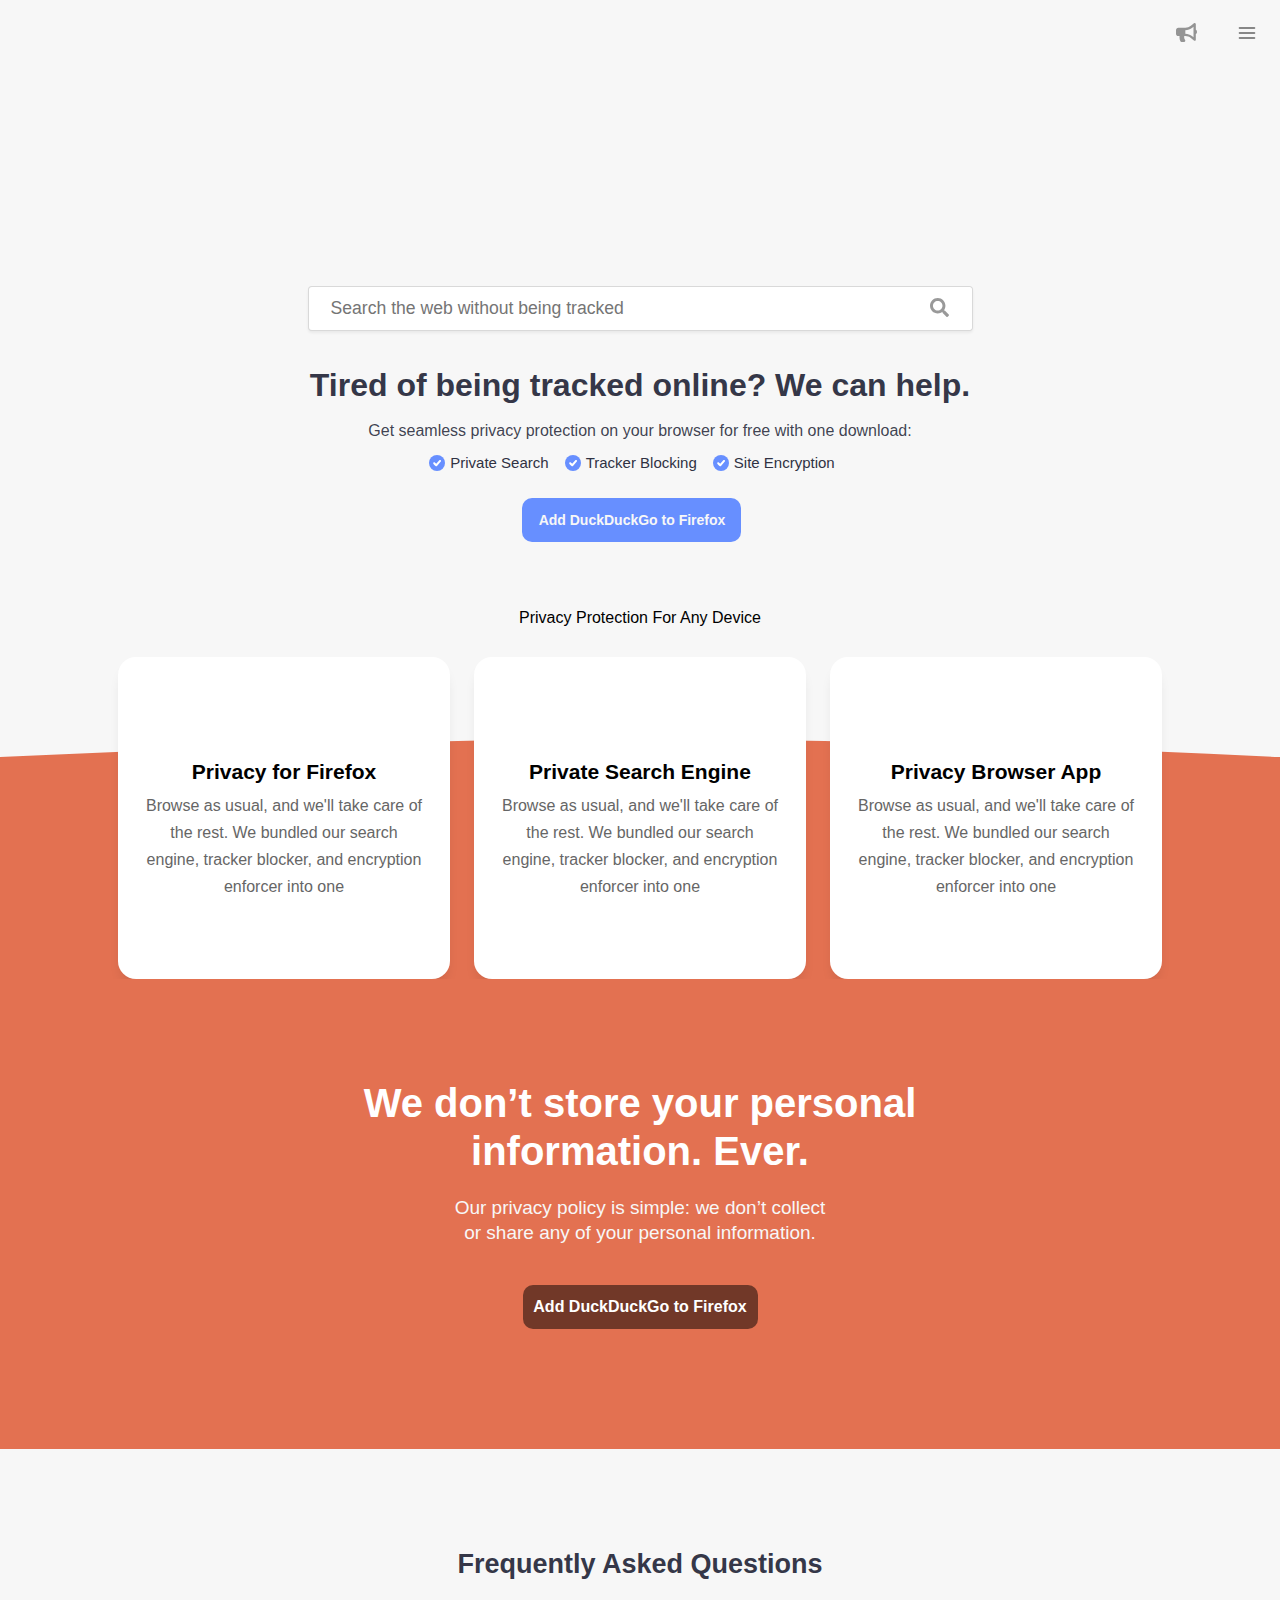
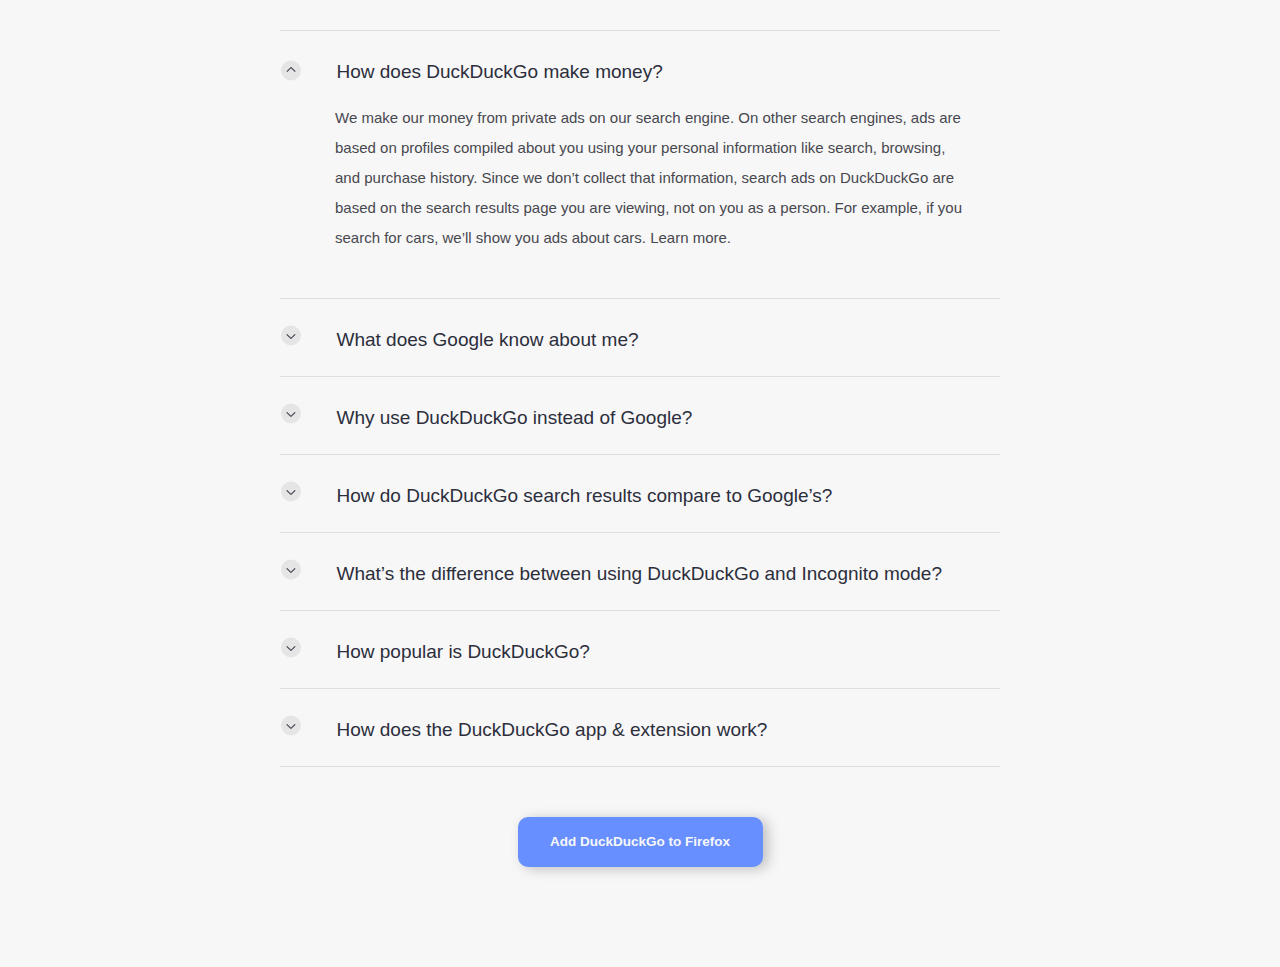
==== index.html @ cf83c648 "move deploy file" ====
<!DOCTYPE html>
<html lang="en">
  <head>
    <meta charset="UTF-8" />
    <meta name="viewport" content="width=device-width, initial-scale=1.0" />
    <link rel="stylesheet" href="/public/css/style.css" />
    <link rel="shortcut icon" href="#" type="image/x-icon" />
    <title>Duck</title>
  </head>
  <body>
    <header>
      <!-- Navbar -->
      <nav class="nav">
        <div class="nav__social">
          <div class="social__icon">
            <img src="/public/img/bullhorn-solid.svg" />
          </div>
          <div class="social__dropdown">
            <div class="dropdown">
              <a class="dropdown__link">
                <img src="https://duckduckgo.com/assets/icons/header/twitter.svg" alt="" class="dropdown__img" />
                <span>Twitter</span>
              </a>
            </div>
            <div class="dropdown">
              <a class="dropdown__link">
                <img src="https://duckduckgo.com/assets/icons/header/reddit.svg" alt="" class="dropdown__img" />
                <span>Reddit</span>
              </a>
            </div>
            <div class="dropdown">
              <a class="dropdown__link">
                <img src="https://duckduckgo.com/assets/icons/header/blog.svg" alt="" class="dropdown__img" />
                <span>Blog</span>
              </a>
            </div>
            <div class="dropdown">
              <a class="dropdown__link">
                <img src="https://duckduckgo.com/assets/icons/header/newsletter.svg" alt="" class="dropdown__img" />
                <span>Newsletter</span>
              </a>
            </div>
          </div>
        </div>
        <div class="nav__menu-openbtn"><img src="/public/img/menu.svg" alt="" /></div>
        <div class="nav__manu">
          <header class="menu__header">
            <span>Settings</span>
            <div class="menu__closebtn"></div>
          </header>
          <div class="menu__list"></div>
        </div>
      </nav>
    </header>

    <main>
      <!-- About information -->
      <div class="intro-info">
        <div class="logo">
          <a href="#" class="logo__img"></a>
        </div>

        <div class="search">
          <input type="text" class="search__fleid" placeholder="Search the web without being tracked" />
          <button class="search__btn"><img src="/public/img/search-solid.svg" alt="" /></button>
        </div>
      </div>

      <div class="badge">
        <h1 class="badge__title">Tired of being tracked online? We can help.</h1>
        <p class="badge__subtitle">Get seamless privacy protection on your browser for free with one download:</p>

        <ol class="badge__bullets">
          <li class="badge__bullet">
            <svg class="badge__bullet-check" width="16" height="16" viewBox="0 0 16 16" fill="none" xmlns="http://www.w3.org/2000/svg">
              <circle cx="8" cy="8" r="8" fill="#678FFF"></circle>
              <path
                fill-rule="evenodd"
                clip-rule="evenodd"
                d="M4.45723 7.54277C4.0667 7.9333 4.0667 8.56646 4.45723 8.95698L5.88758 10.3873L5.88747 10.3875L6.5432 11.0432C6.95322 11.4532 7.62489 11.4297 8.00519 10.992L11.8251 6.59531C12.1687 6.19989 12.1479 5.60609 11.7775 5.23569C11.3684 4.82668 10.6984 4.85016 10.3191 5.28681L7.20253 8.87386L5.87144 7.54277C5.48092 7.15225 4.84775 7.15225 4.45723 7.54277Z"
                fill="white"
              ></path></svg
            ><span>Private Search</span>
          </li>
          <li class="badge__bullet">
            <svg class="badge__bullet-check" width="16" height="16" viewBox="0 0 16 16" fill="none" xmlns="http://www.w3.org/2000/svg">
              <circle cx="8" cy="8" r="8" fill="#678FFF"></circle>
              <path
                fill-rule="evenodd"
                clip-rule="evenodd"
                d="M4.45723 7.54277C4.0667 7.9333 4.0667 8.56646 4.45723 8.95698L5.88758 10.3873L5.88747 10.3875L6.5432 11.0432C6.95322 11.4532 7.62489 11.4297 8.00519 10.992L11.8251 6.59531C12.1687 6.19989 12.1479 5.60609 11.7775 5.23569C11.3684 4.82668 10.6984 4.85016 10.3191 5.28681L7.20253 8.87386L5.87144 7.54277C5.48092 7.15225 4.84775 7.15225 4.45723 7.54277Z"
                fill="white"
              ></path></svg
            ><span>Tracker Blocking</span>
          </li>
          <li class="badge__bullet">
            <svg class="badge__bullet-check" width="16" height="16" viewBox="0 0 16 16" fill="none" xmlns="http://www.w3.org/2000/svg">
              <circle cx="8" cy="8" r="8" fill="#678FFF"></circle>
              <path
                fill-rule="evenodd"
                clip-rule="evenodd"
                d="M4.45723 7.54277C4.0667 7.9333 4.0667 8.56646 4.45723 8.95698L5.88758 10.3873L5.88747 10.3875L6.5432 11.0432C6.95322 11.4532 7.62489 11.4297 8.00519 10.992L11.8251 6.59531C12.1687 6.19989 12.1479 5.60609 11.7775 5.23569C11.3684 4.82668 10.6984 4.85016 10.3191 5.28681L7.20253 8.87386L5.87144 7.54277C5.48092 7.15225 4.84775 7.15225 4.45723 7.54277Z"
                fill="white"
              ></path></svg
            ><span>Site Encryption</span>
          </li>
        </ol>
        <a href="https://addons.mozilla.org/en-US/firefox/addon/duckduckgo-for-firefox/" class="badge__btn">
          <span>Add DuckDuckGo to Firefox</span>
        </a>
      </div>
      <!-- Content Info -->
      <div class="content-info">
        <div class="content-info__title">Privacy Protection For Any Device</div>
        <div class="content-info__items">
          <div class="content-info__items-wrap">
            <div class="content-info__item">
              <img src="https://duckduckgo.com/assets/add-to-browser/cppm/laptop.svg" alt="" class="content-info__item__icon" />
              <div class="content-info__item__title">Privacy for Firefox</div>
              <div class="content-info__item__subtitle">Browse as usual, and we'll take care of the rest. We bundled our search engine, tracker blocker, and encryption enforcer into one</div>
            </div>
          </div>
          <div class="content-info__items-wrap">
            <div class="content-info__item">
              <img src="https://duckduckgo.com/assets/home/landing/icons/search.svg" alt="" class="content-info__item__icon" />
              <div class="content-info__item__title">Private Search Engine</div>
              <div class="content-info__item__subtitle">Browse as usual, and we'll take care of the rest. We bundled our search engine, tracker blocker, and encryption enforcer into one</div>
            </div>
          </div>
          <div class="content-info__items-wrap">
            <div class="content-info__item">
              <img src="https://duckduckgo.com/assets/add-to-browser/cppm/mobile.svg" alt="" class="content-info__item__icon" />
              <div class="content-info__item__title">Privacy Browser App</div>
              <div class="content-info__item__subtitle">Browse as usual, and we'll take care of the rest. We bundled our search engine, tracker blocker, and encryption enforcer into one</div>
            </div>
          </div>
          <svg class="content-info__curve" xmlns="http://www.w3.org/2000/svg" viewBox="0 0 1438 134">
            <path d="M1438 1442H0V31.001S438.105 0 719 .001c280.896 0 719 31 719 31V1442z" fill="currentColor"></path>
          </svg>
        </div>
      </div>

      <!-- About Info -->
      <div class="about-info-wrap">
        <div class="about-info">
          <h2>We don’t store your personal information. Ever.</h2>
          <p>Our privacy policy is simple: we don’t collect or share any of your personal information.</p>
          <a href="https://addons.mozilla.org/en-US/firefox/addon/duckduckgo-for-firefox/" class="about-btn">
            <span>Add DuckDuckGo to Firefox</span>
          </a>
          <img src="https://duckduckgo.com/assets/onboarding/bathroomguy/1-monster-v2--pre-animation.svg" alt="" />
        </div>
      </div>

      <!-- fAQ -->
      <div class="faq-info-wrap">
        <article class="faq-info">
          <h3 class="faq-info__title">Frequently Asked Questions</h3>
          <section class="faq-info__content">
            <button class="faq-info__content-btn faq-info__content-btn-rotate">
              <svg width="20" height="21" viewBox="0 0 20 21" fill="none" xmlns="http://www.w3.org/2000/svg">
                <circle cx="10" cy="10.5" r="10" transform="rotate(-180 10 10.5)" fill="#E5E5E5"></circle>
                <path
                  d="M9.94454 12.8483L13.5355 9.25736C13.7308 9.0621 14.0474 9.0621 14.2426 9.25736C14.4379 9.45262 14.4379 9.7692 14.2426 9.96447L10.3536 13.8536C10.2418 13.9653 10.0903 14.0131 9.94454 13.9969C9.79879 14.0131 9.64729 13.9653 9.53553 13.8536L5.64645 9.96447C5.45118 9.7692 5.45118 9.45262 5.64645 9.25736C5.84171 9.0621 6.15829 9.0621 6.35355 9.25736L9.94454 12.8483Z"
                  fill="#353748"
                ></path>
              </svg>
            </button>
            <header class="faq-info__content-question hidden-pointer">How does DuckDuckGo make money?</header>
            <div class="faq-info__content-answer faq-info__answer-show">
              <p>
                We make our money from private ads on our search engine. On other search engines, ads are based on profiles compiled about you using your personal information like search, browsing,
                and purchase history. Since we don’t collect that information, search ads on DuckDuckGo are based on the search results page you are viewing, not on you as a person. For example, if
                you search for cars, we’ll show you ads about cars. Learn more.
              </p>
            </div>
          </section>
          <section class="faq-info__content">
            <button class="faq-info__content-btn">
              <svg width="20" height="21" viewBox="0 0 20 21" fill="none" xmlns="http://www.w3.org/2000/svg">
                <circle cx="10" cy="10.5" r="10" transform="rotate(-180 10 10.5)" fill="#E5E5E5"></circle>
                <path
                  d="M9.94454 12.8483L13.5355 9.25736C13.7308 9.0621 14.0474 9.0621 14.2426 9.25736C14.4379 9.45262 14.4379 9.7692 14.2426 9.96447L10.3536 13.8536C10.2418 13.9653 10.0903 14.0131 9.94454 13.9969C9.79879 14.0131 9.64729 13.9653 9.53553 13.8536L5.64645 9.96447C5.45118 9.7692 5.45118 9.45262 5.64645 9.25736C5.84171 9.0621 6.15829 9.0621 6.35355 9.25736L9.94454 12.8483Z"
                  fill="#353748"
                ></path>
              </svg>
            </button>
            <header class="faq-info__content-question">What does Google know about me?</header>
            <div class="faq-info__content-answer">
              <p>
                Not only does Google keep your search history forever by default, their trackers have been found on 75% of the top million websites, which means they are tracking most everywhere you
                go on the Internet (unless you stop them with DuckDuckGo!). And that’s just the tip of the iceberg. Learn more.
              </p>
            </div>
          </section>
          <section class="faq-info__content">
            <button class="faq-info__content-btn">
              <svg width="20" height="21" viewBox="0 0 20 21" fill="none" xmlns="http://www.w3.org/2000/svg">
                <circle cx="10" cy="10.5" r="10" transform="rotate(-180 10 10.5)" fill="#E5E5E5"></circle>
                <path
                  d="M9.94454 12.8483L13.5355 9.25736C13.7308 9.0621 14.0474 9.0621 14.2426 9.25736C14.4379 9.45262 14.4379 9.7692 14.2426 9.96447L10.3536 13.8536C10.2418 13.9653 10.0903 14.0131 9.94454 13.9969C9.79879 14.0131 9.64729 13.9653 9.53553 13.8536L5.64645 9.96447C5.45118 9.7692 5.45118 9.45262 5.64645 9.25736C5.84171 9.0621 6.15829 9.0621 6.35355 9.25736L9.94454 12.8483Z"
                  fill="#353748"
                ></path>
              </svg>
            </button>
            <header class="faq-info__content-question">Why use DuckDuckGo instead of Google?</header>
            <div class="faq-info__content-answer">
              <p>
                Ever notice ads constantly following you around? That’s in part because Google tracks your searches and hides trackers on millions of websites. By contrast, our private search engine
                doesn’t track your searches and our DuckDuckGo browser extension and mobile app block Google’s (and many other companies’) trackers across the Internet, helping to keep your browsing
                history more private, as it should be. And that’s just the beginning — by using DuckDuckGo you also escape the manipulation of the filter bubble and can use the Internet faster (after
                all that tracking code is disabled). Learn more.
              </p>
            </div>
          </section>
          <section class="faq-info__content">
            <button class="faq-info__content-btn">
              <svg width="20" height="21" viewBox="0 0 20 21" fill="none" xmlns="http://www.w3.org/2000/svg">
                <circle cx="10" cy="10.5" r="10" transform="rotate(-180 10 10.5)" fill="#E5E5E5"></circle>
                <path
                  d="M9.94454 12.8483L13.5355 9.25736C13.7308 9.0621 14.0474 9.0621 14.2426 9.25736C14.4379 9.45262 14.4379 9.7692 14.2426 9.96447L10.3536 13.8536C10.2418 13.9653 10.0903 14.0131 9.94454 13.9969C9.79879 14.0131 9.64729 13.9653 9.53553 13.8536L5.64645 9.96447C5.45118 9.7692 5.45118 9.45262 5.64645 9.25736C5.84171 9.0621 6.15829 9.0621 6.35355 9.25736L9.94454 12.8483Z"
                  fill="#353748"
                ></path>
              </svg>
            </button>
            <header class="faq-info__content-question">How do DuckDuckGo search results compare to Google’s?</header>
            <div class="faq-info__content-answer">
              <p>
                DuckDuckGo search gives you truly private search results without tradeoffs in result quality. We have everything you’ve come to expect in an online search experience, and a few bonus
                features that make searching the Internet not only private, but also a bit more fun! And, on top of that, because there is no search history on DuckDuckGo, you escape the filter bubble
                of manipulated results. Learn more.
              </p>
            </div>
          </section>
          <section class="faq-info__content">
            <button class="faq-info__content-btn">
              <svg width="20" height="21" viewBox="0 0 20 21" fill="none" xmlns="http://www.w3.org/2000/svg">
                <circle cx="10" cy="10.5" r="10" transform="rotate(-180 10 10.5)" fill="#E5E5E5"></circle>
                <path
                  d="M9.94454 12.8483L13.5355 9.25736C13.7308 9.0621 14.0474 9.0621 14.2426 9.25736C14.4379 9.45262 14.4379 9.7692 14.2426 9.96447L10.3536 13.8536C10.2418 13.9653 10.0903 14.0131 9.94454 13.9969C9.79879 14.0131 9.64729 13.9653 9.53553 13.8536L5.64645 9.96447C5.45118 9.7692 5.45118 9.45262 5.64645 9.25736C5.84171 9.0621 6.15829 9.0621 6.35355 9.25736L9.94454 12.8483Z"
                  fill="#353748"
                ></path>
              </svg>
            </button>
            <header class="faq-info__content-question">What’s the difference between using DuckDuckGo and Incognito mode?</header>
            <div class="faq-info__content-answer">
              <p>
                It is a myth that you can’t be tracked while using so-called “Incognito” mode. In fact, Incognito mode mainly just deletes information on your computer and does nothing to stop Google
                from saving your searches, nor does it stop companies, Internet service providers, or governments from being able to track you across the Internet. By contrast, DuckDuckGo search is
                completely anonymous and if you add our app & extension on top, we help keep you private when browsing off of search results. Learn more.
              </p>
            </div>
          </section>
          <section class="faq-info__content">
            <button class="faq-info__content-btn">
              <svg width="20" height="21" viewBox="0 0 20 21" fill="none" xmlns="http://www.w3.org/2000/svg">
                <circle cx="10" cy="10.5" r="10" transform="rotate(-180 10 10.5)" fill="#E5E5E5"></circle>
                <path
                  d="M9.94454 12.8483L13.5355 9.25736C13.7308 9.0621 14.0474 9.0621 14.2426 9.25736C14.4379 9.45262 14.4379 9.7692 14.2426 9.96447L10.3536 13.8536C10.2418 13.9653 10.0903 14.0131 9.94454 13.9969C9.79879 14.0131 9.64729 13.9653 9.53553 13.8536L5.64645 9.96447C5.45118 9.7692 5.45118 9.45262 5.64645 9.25736C5.84171 9.0621 6.15829 9.0621 6.35355 9.25736L9.94454 12.8483Z"
                  fill="#353748"
                ></path>
              </svg>
            </button>
            <header class="faq-info__content-question">How popular is DuckDuckGo?</header>
            <div class="faq-info__content-answer">
              <p>
                We don’t track our users, so it’s actually impossible for us to know how many users in total are using our products. However, we are able to make an estimate based on the number of
                searches we get per month, which we make public. Our best guess — over 50 million people! Learn more.
              </p>
            </div>
          </section>
          <section class="faq-info__content">
            <button class="faq-info__content-btn">
              <svg width="20" height="21" viewBox="0 0 20 21" fill="none" xmlns="http://www.w3.org/2000/svg">
                <circle cx="10" cy="10.5" r="10" transform="rotate(-180 10 10.5)" fill="#E5E5E5"></circle>
                <path
                  d="M9.94454 12.8483L13.5355 9.25736C13.7308 9.0621 14.0474 9.0621 14.2426 9.25736C14.4379 9.45262 14.4379 9.7692 14.2426 9.96447L10.3536 13.8536C10.2418 13.9653 10.0903 14.0131 9.94454 13.9969C9.79879 14.0131 9.64729 13.9653 9.53553 13.8536L5.64645 9.96447C5.45118 9.7692 5.45118 9.45262 5.64645 9.25736C5.84171 9.0621 6.15829 9.0621 6.35355 9.25736L9.94454 12.8483Z"
                  fill="#353748"
                ></path>
              </svg>
            </button>
            <header class="faq-info__content-question">How does the DuckDuckGo app & extension work?</header>
            <div class="faq-info__content-answer">
              <p>
                The DuckDuckGo Privacy Browser mobile app and Privacy Essentials desktop extension both come with our best-in-class tracker blocker, encryption enforcer, and private search engine –
                all in one simple package. This gives you all the key privacy protection tools to search and browse privately, curbing the constant monitoring of your Internet activity by companies
                like Google and Facebook. Learn more.
              </p>
            </div>
          </section>

          <a href="https://addons.mozilla.org/en-US/firefox/addon/duckduckgo-for-firefox/" class="faq-info__btn">
            <span>Add DuckDuckGo to Firefox</span>
          </a>
        </article>
      </div>
    </main>
    <script src="/script.js"></script>
  </body>
</html>
---- public/css/style.css ----
*,*::before,*::after{box-sizing:border-box;padding:0;margin:0}body{background-color:#f7f7f7;font-family:Arial, sans-serif}img{width:100%}main{display:flex;flex-direction:column;align-items:center;margin:0 auto}.nav{display:flex;flex-flow:row nowrap;justify-content:flex-end;padding:23px;width:100%;max-width:1400px;margin:0 auto}.nav a{color:#666;text-decoration:none}.nav__social{position:absolute;padding-right:60px}.nav .social__icon{width:21px;filter:opacity(0.4)}.nav .social__dropdown{visibility:hidden;position:absolute;background-color:#fff;padding:18px 0;width:130px;box-shadow:0 2.5px 20px 0 rgba(0,0,0,0.15);border-radius:5px;top:40px;right:40px}.nav .social__dropdown .dropdown{margin-bottom:15px;font-size:0.9rem}.nav .social__dropdown .dropdown__link{display:flex;margin:0 15px;align-items:center}.nav .social__dropdown .dropdown__img{margin-right:10px;width:20px}.nav .social__dropdown .dropdown:last-child{margin-bottom:0px}.nav .nav__menu-openbtn img{width:20px;filter:opacity(0.6)}.nav__manu{position:absolute;display:none}.intro-info{display:flex;flex-direction:column;align-items:center;max-width:700px;width:100%}.intro-info .logo{background-image:url("https://duckduckgo.com/assets/logo_homepage.normal.v108.svg");background-repeat:no-repeat;width:200px;height:162px;margin:14px 0 40px}.intro-info .search{display:flex;padding-left:0.75rem;align-items:center;height:2.8rem;border:1px solid rgba(0,0,0,0.15);box-shadow:0 2px 3px rgba(0,0,0,0.06);background-color:#fff;width:95%;border-radius:4px;margin:0 20px}.intro-info .search input{border:none;width:100%;font-size:1.1em;font-weight:normal;line-height:1;padding-left:10px;color:#adadad}.intro-info .search button{width:70px;border:none;height:100%;line-height:1;background-color:#fff;border-radius:0 4px 4px 0}.intro-info .search button img{width:30%;filter:opacity(0.4)}.intro-info .search button:hover img{filter:invert(100%)}.intro-info .search button:hover{background-color:#66ad57}.badge{text-align:center;margin-top:25px;margin-bottom:auto;padding:0 0 5px}.badge__title{color:#353748;padding:0.3em 0;line-height:1.3}.badge__bullet{line-height:2}.badge__subtitle{color:#353748f1;margin:0 30px;line-height:28px}.badge__bullets{display:flex;margin-top:5px;flex-direction:row;justify-content:center;align-items:center;list-style:none;font-size:15px}.badge__bullet-check{position:relative;margin-right:5px;margin-top:-1px;top:1px}.badge span{position:relative;color:#303243;top:-1.5px;margin-right:16px}.badge .badge__btn{display:inline-block;min-width:235px;text-decoration:none}.badge .badge__btn span{display:flex;color:#f7f7f7;font-size:14px;font-weight:700;justify-content:center;align-items:center;height:43px;min-height:44px;text-align:center;margin-top:20px;border-radius:10px;background-color:#678fff !important;border-color:#678fff !important}.content-info{text-align:center;width:100%;margin-top:60px;overflow:hidden}.content-info__items{display:flex;flex-direction:row;justify-content:center;margin-top:30px;position:relative}.content-info__items-wrap{display:flex;width:332px;min-height:322px;align-items:center;justify-content:center;margin:0 12px;margin-right:12px;padding:24px;background-color:#fff;border-radius:18px;box-shadow:0px 10px 16px -8px rgba(0,0,0,0.2)}.content-info__items-wrap .content-info__item{margin-bottom:6px;line-height:27px}.content-info__items-wrap .content-info__item__title{font-size:21px;font-weight:600;margin-bottom:7px}.content-info__items-wrap .content-info__item__subtitle{color:#666}.content-info__items-wrap .content-info__item img{width:31%;margin-bottom:20px}.content-info__curve{position:absolute;padding:0;margin:0;bottom:0;z-index:-100;height:240px;color:#e37151}.about-info-wrap{display:flex;justify-content:center;text-align:center;background-color:#e37151;width:100%}.about-info-wrap .about-info{height:auto;width:80%;max-width:700px;background-color:#e37151}.about-info-wrap .about-info h2{color:#fff;margin:100px auto 20px;font-size:40px;font-weight:800;line-height:48px;width:85%;max-width:700px}.about-info-wrap .about-info p{width:55%;line-height:25px;max-width:700px;color:#f7f7f7;font-size:19px;margin:auto}.about-info-wrap .about-info img{position:relative;left:50%;transform:translate(-50%);display:block;width:120%}.about-info-wrap .about-info .about-btn{display:inline-block;min-width:235px;text-decoration:none;margin-top:20px;margin-bottom:120px}.about-info-wrap .about-info .about-btn span{display:flex;font-size:16px;font-weight:700;justify-content:center;align-items:center;height:43px;min-height:44px;text-align:center;margin-top:20px;border-radius:10px;background:rgba(0,0,0,0.5) !important;color:#fff;border-color:#678fff !important}.faq-info-wrap{max-width:720px;margin:50px auto}.faq-info-wrap .faq-info{display:flex;flex-direction:column;justify-content:center;align-items:center}.faq-info-wrap .faq-info__title{margin:50px 0;font-size:27px;font-weight:900;color:#353748}.faq-info-wrap .faq-info__content{border-top:rgba(46,46,46,0.118) 1px solid;padding:25px 0}.faq-info-wrap .faq-info__content:last-of-type{border-bottom:rgba(46,46,46,0.118) 1px solid}.faq-info-wrap .faq-info__content-btn{border-radius:50px;box-shadow:none;background-color:inherit;border:none;padding:1px;cursor:pointer}.faq-info-wrap .faq-info__content-btn-rotate{transform:rotate(180deg)}.faq-info-wrap .faq-info__content-question{display:inline-block;margin-left:30px;font-size:19px;color:#2c2e3c;cursor:pointer}.faq-info-wrap .faq-info .hidden-pointer{cursor:text}.faq-info-wrap .faq-info__content-answer{margin-left:25px;font-size:15px;color:#47484f;line-height:2;overflow:hidden;padding:0px 30px;max-height:0;padding-top:0;padding-bottom:0;transition:all 0.5s}.faq-info-wrap .faq-info__answer-show{transition:all 0.5s;max-height:225px;padding:20px 30px}.faq-info-wrap .faq-info__btn{display:inline-block;min-width:245px;text-decoration:none}.faq-info-wrap .faq-info__btn span{display:flex;color:#f7f7f7;font-size:13.5px;font-weight:700;justify-content:center;align-items:center;height:50px;min-height:44px;text-align:center;margin:50px 0;border-radius:10px;background-color:#678fff !important;border-color:#678fff !important;box-shadow:5px 2px 13px rgba(0,0,0,0.229)}@media only screen and (max-width: 900px){.badge{max-width:90%}.badge__title{padding-top:0}.badge__bullets{display:block;padding-bottom:0px;margin:20px auto 0px;text-align:left}.badge__bullet{margin-top:10px;width:200px;padding-left:20px;margin:0 auto}.content-info__items{flex-direction:column;align-items:center;padding-bottom:60px}.content-info__items-wrap{margin-bottom:20px;width:300px}.content-info__curve{height:140px;bottom:-120px}.about-info h2{font-size:20px !important;line-height:1.1 !important}p{font-size:17px !important;width:95% !important}}
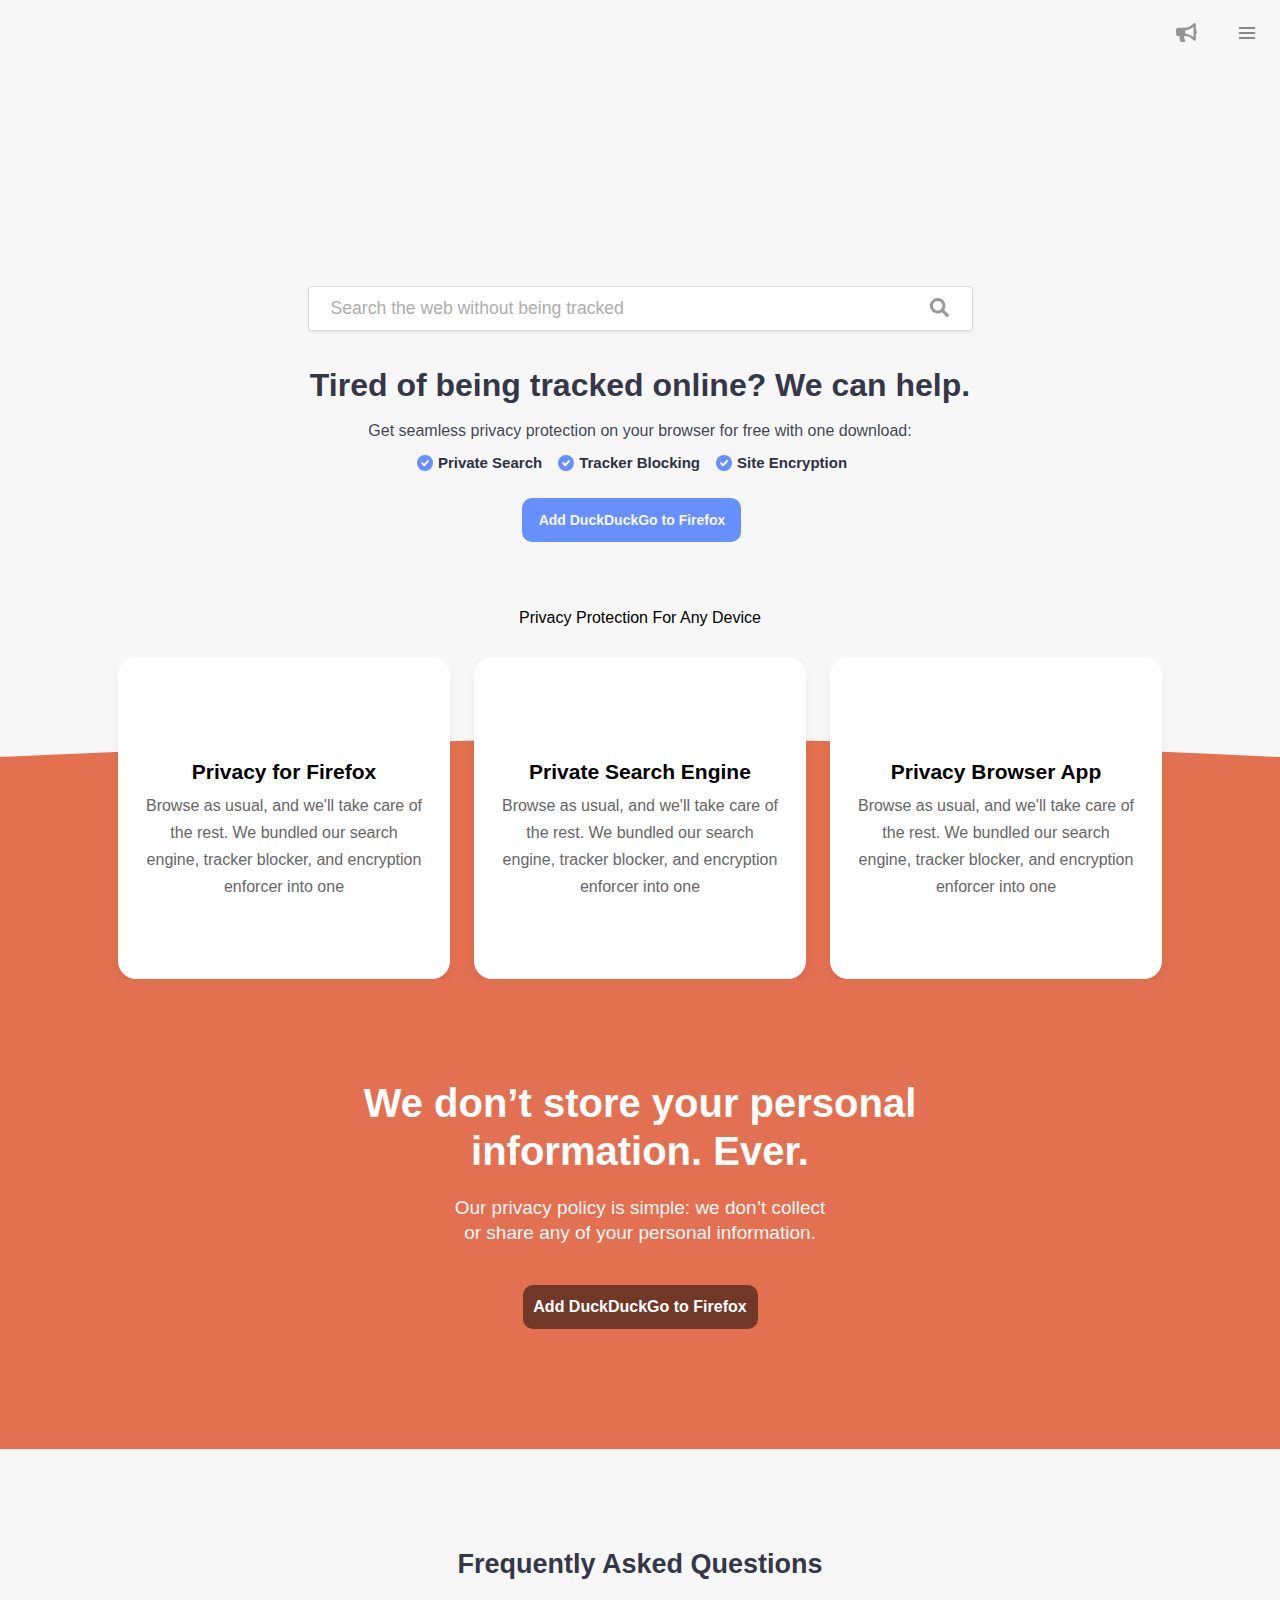
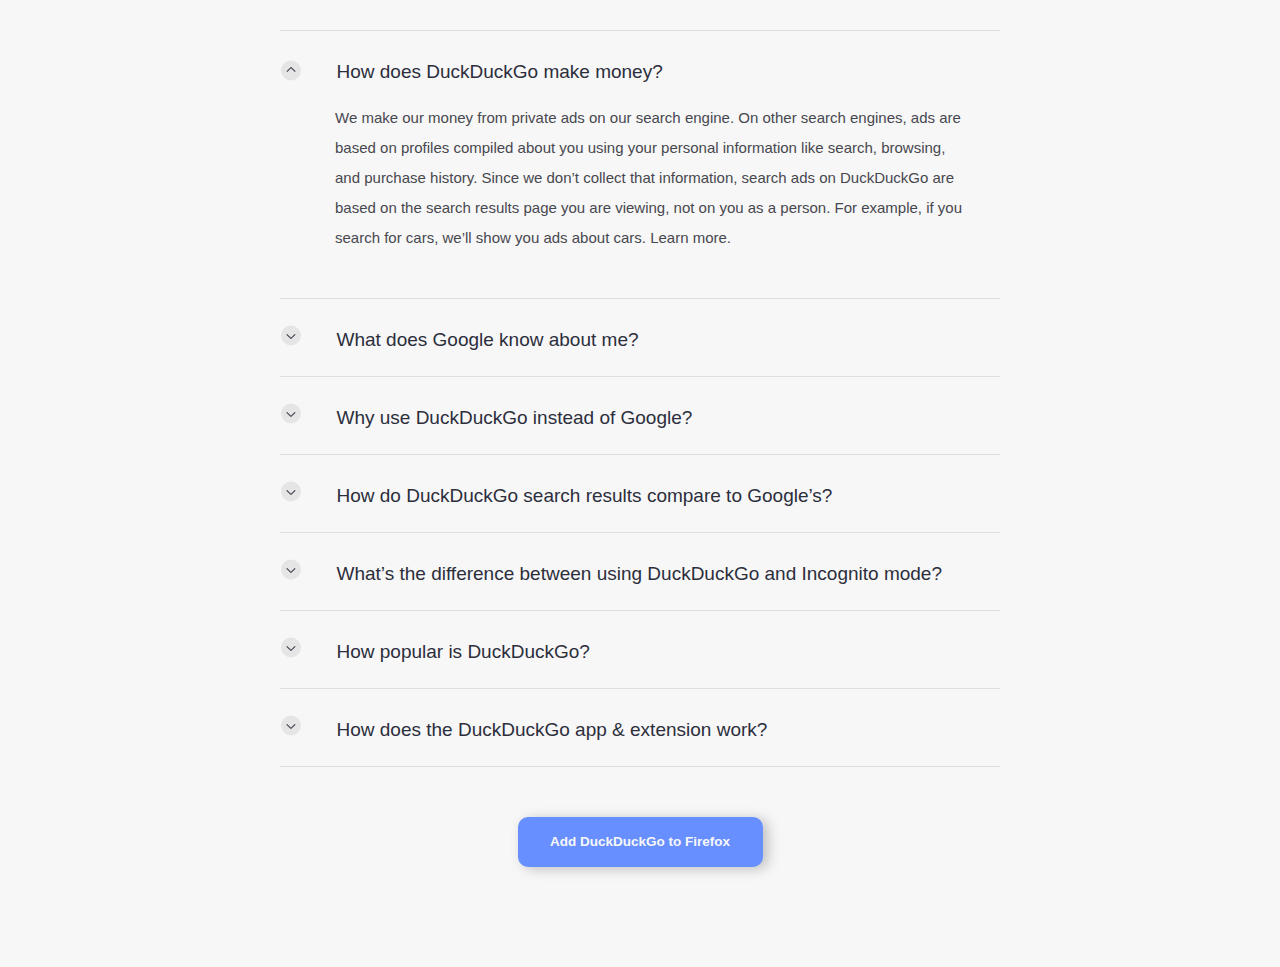
==== commit 0c950262: "show nav dropdown menu on btn click" ====
--- a/index.html
+++ b/index.html
@@ -5,7 +5,7 @@
     <meta name="viewport" content="width=device-width, initial-scale=1.0" />
     <link rel="stylesheet" href="/public/css/style.css" />
     <link rel="shortcut icon" href="#" type="image/x-icon" />
-    <title>Duck</title>
+    <title>DuckDuckGo -- Privacy, simplified.</title>
   </head>
   <body>
     <header>
--- a/public/css/style.css
+++ b/public/css/style.css
@@ -1 +1 @@
-*,*::before,*::after{box-sizing:border-box;padding:0;margin:0}body{background-color:#f7f7f7;font-family:Arial, sans-serif}img{width:100%}main{display:flex;flex-direction:column;align-items:center;margin:0 auto}.nav{display:flex;flex-flow:row nowrap;justify-content:flex-end;padding:23px;width:100%;max-width:1400px;margin:0 auto}.nav a{color:#666;text-decoration:none}.nav__social{position:absolute;padding-right:60px}.nav .social__icon{width:21px;filter:opacity(0.4)}.nav .social__dropdown{visibility:hidden;position:absolute;background-color:#fff;padding:18px 0;width:130px;box-shadow:0 2.5px 20px 0 rgba(0,0,0,0.15);border-radius:5px;top:40px;right:40px}.nav .social__dropdown .dropdown{margin-bottom:15px;font-size:0.9rem}.nav .social__dropdown .dropdown__link{display:flex;margin:0 15px;align-items:center}.nav .social__dropdown .dropdown__img{margin-right:10px;width:20px}.nav .social__dropdown .dropdown:last-child{margin-bottom:0px}.nav .nav__menu-openbtn img{width:20px;filter:opacity(0.6)}.nav__manu{position:absolute;display:none}.intro-info{display:flex;flex-direction:column;align-items:center;max-width:700px;width:100%}.intro-info .logo{background-image:url("https://duckduckgo.com/assets/logo_homepage.normal.v108.svg");background-repeat:no-repeat;width:200px;height:162px;margin:14px 0 40px}.intro-info .search{display:flex;padding-left:0.75rem;align-items:center;height:2.8rem;border:1px solid rgba(0,0,0,0.15);box-shadow:0 2px 3px rgba(0,0,0,0.06);background-color:#fff;width:95%;border-radius:4px;margin:0 20px}.intro-info .search input{border:none;width:100%;font-size:1.1em;font-weight:normal;line-height:1;padding-left:10px;color:#adadad}.intro-info .search button{width:70px;border:none;height:100%;line-height:1;background-color:#fff;border-radius:0 4px 4px 0}.intro-info .search button img{width:30%;filter:opacity(0.4)}.intro-info .search button:hover img{filter:invert(100%)}.intro-info .search button:hover{background-color:#66ad57}.badge{text-align:center;margin-top:25px;margin-bottom:auto;padding:0 0 5px}.badge__title{color:#353748;padding:0.3em 0;line-height:1.3}.badge__bullet{line-height:2}.badge__subtitle{color:#353748f1;margin:0 30px;line-height:28px}.badge__bullets{display:flex;margin-top:5px;flex-direction:row;justify-content:center;align-items:center;list-style:none;font-size:15px}.badge__bullet-check{position:relative;margin-right:5px;margin-top:-1px;top:1px}.badge span{position:relative;color:#303243;top:-1.5px;margin-right:16px}.badge .badge__btn{display:inline-block;min-width:235px;text-decoration:none}.badge .badge__btn span{display:flex;color:#f7f7f7;font-size:14px;font-weight:700;justify-content:center;align-items:center;height:43px;min-height:44px;text-align:center;margin-top:20px;border-radius:10px;background-color:#678fff !important;border-color:#678fff !important}.content-info{text-align:center;width:100%;margin-top:60px;overflow:hidden}.content-info__items{display:flex;flex-direction:row;justify-content:center;margin-top:30px;position:relative}.content-info__items-wrap{display:flex;width:332px;min-height:322px;align-items:center;justify-content:center;margin:0 12px;margin-right:12px;padding:24px;background-color:#fff;border-radius:18px;box-shadow:0px 10px 16px -8px rgba(0,0,0,0.2)}.content-info__items-wrap .content-info__item{margin-bottom:6px;line-height:27px}.content-info__items-wrap .content-info__item__title{font-size:21px;font-weight:600;margin-bottom:7px}.content-info__items-wrap .content-info__item__subtitle{color:#666}.content-info__items-wrap .content-info__item img{width:31%;margin-bottom:20px}.content-info__curve{position:absolute;padding:0;margin:0;bottom:0;z-index:-100;height:240px;color:#e37151}.about-info-wrap{display:flex;justify-content:center;text-align:center;background-color:#e37151;width:100%}.about-info-wrap .about-info{height:auto;width:80%;max-width:700px;background-color:#e37151}.about-info-wrap .about-info h2{color:#fff;margin:100px auto 20px;font-size:40px;font-weight:800;line-height:48px;width:85%;max-width:700px}.about-info-wrap .about-info p{width:55%;line-height:25px;max-width:700px;color:#f7f7f7;font-size:19px;margin:auto}.about-info-wrap .about-info img{position:relative;left:50%;transform:translate(-50%);display:block;width:120%}.about-info-wrap .about-info .about-btn{display:inline-block;min-width:235px;text-decoration:none;margin-top:20px;margin-bottom:120px}.about-info-wrap .about-info .about-btn span{display:flex;font-size:16px;font-weight:700;justify-content:center;align-items:center;height:43px;min-height:44px;text-align:center;margin-top:20px;border-radius:10px;background:rgba(0,0,0,0.5) !important;color:#fff;border-color:#678fff !important}.faq-info-wrap{max-width:720px;margin:50px auto}.faq-info-wrap .faq-info{display:flex;flex-direction:column;justify-content:center;align-items:center}.faq-info-wrap .faq-info__title{margin:50px 0;font-size:27px;font-weight:900;color:#353748}.faq-info-wrap .faq-info__content{border-top:rgba(46,46,46,0.118) 1px solid;padding:25px 0}.faq-info-wrap .faq-info__content:last-of-type{border-bottom:rgba(46,46,46,0.118) 1px solid}.faq-info-wrap .faq-info__content-btn{border-radius:50px;box-shadow:none;background-color:inherit;border:none;padding:1px;cursor:pointer}.faq-info-wrap .faq-info__content-btn-rotate{transform:rotate(180deg)}.faq-info-wrap .faq-info__content-question{display:inline-block;margin-left:30px;font-size:19px;color:#2c2e3c;cursor:pointer}.faq-info-wrap .faq-info .hidden-pointer{cursor:text}.faq-info-wrap .faq-info__content-answer{margin-left:25px;font-size:15px;color:#47484f;line-height:2;overflow:hidden;padding:0px 30px;max-height:0;padding-top:0;padding-bottom:0;transition:all 0.5s}.faq-info-wrap .faq-info__answer-show{transition:all 0.5s;max-height:225px;padding:20px 30px}.faq-info-wrap .faq-info__btn{display:inline-block;min-width:245px;text-decoration:none}.faq-info-wrap .faq-info__btn span{display:flex;color:#f7f7f7;font-size:13.5px;font-weight:700;justify-content:center;align-items:center;height:50px;min-height:44px;text-align:center;margin:50px 0;border-radius:10px;background-color:#678fff !important;border-color:#678fff !important;box-shadow:5px 2px 13px rgba(0,0,0,0.229)}@media only screen and (max-width: 900px){.badge{max-width:90%}.badge__title{padding-top:0}.badge__bullets{display:block;padding-bottom:0px;margin:20px auto 0px;text-align:left}.badge__bullet{margin-top:10px;width:200px;padding-left:20px;margin:0 auto}.content-info__items{flex-direction:column;align-items:center;padding-bottom:60px}.content-info__items-wrap{margin-bottom:20px;width:300px}.content-info__curve{height:140px;bottom:-120px}.about-info h2{font-size:20px !important;line-height:1.1 !important}p{font-size:17px !important;width:95% !important}}
+*,*::before,*::after{box-sizing:border-box;padding:0;margin:0}body{background-color:#f7f7f7;font-family:Arial, sans-serif}img{width:100%;-webkit-touch-callout:none;user-select:none}main{display:flex;flex-direction:column;align-items:center;margin:0 auto}.nav{display:flex;flex-flow:row nowrap;justify-content:flex-end;padding:23px;width:100%;max-width:1400px;margin:0 auto}.nav a{color:#666;text-decoration:none}.nav__social{position:absolute;padding-right:60px}.nav .social__icon{width:21px;filter:opacity(0.4);cursor:pointer}.nav .social__icon:hover{filter:opacity(0.7)}.nav .social__dropdown{visibility:hidden;position:absolute;background-color:#fff;padding:18px 0;width:130px;box-shadow:0 2.5px 20px 0 rgba(0,0,0,0.15);border-radius:5px;top:40px;right:40px;filter:opacity(0.1);transition:none}.nav .social__dropdown .dropdown{margin-bottom:15px;font-size:0.9rem}.nav .social__dropdown .dropdown__link{display:flex;margin:0 15px;align-items:center}.nav .social__dropdown .dropdown__img{margin-right:10px;width:20px}.nav .social__dropdown .dropdown:last-child{margin-bottom:0px}.nav .nav__menu-openbtn img{width:20px;filter:opacity(0.6)}.nav__manu{position:absolute;display:none}.nav .dropdown-show{visibility:visible;filter:opacity(1);transition:all 0.3s}.intro-info{display:flex;flex-direction:column;align-items:center;max-width:700px;width:100%}.intro-info .logo{background-image:url("https://duckduckgo.com/assets/logo_homepage.normal.v108.svg");background-repeat:no-repeat;width:200px;height:162px;margin:14px 0 40px}.intro-info .search{display:flex;padding-left:0.75rem;align-items:center;height:2.8rem;border:1px solid rgba(0,0,0,0.15);box-shadow:0 2px 3px rgba(0,0,0,0.06);background-color:#fff;width:95%;border-radius:4px;margin:0 20px}.intro-info .search input{border:none;width:100%;font-size:1.1em;font-weight:normal;line-height:1;padding-left:10px;color:#464545}.intro-info .search input::placeholder{color:#adadad}.intro-info .search input:focus{outline:none}.intro-info .search button{width:70px;border:none;height:100%;line-height:1;background-color:#fff;border-radius:0 4px 4px 0}.intro-info .search button img{width:30%;filter:opacity(0.4)}.intro-info .search button:hover img{filter:invert(100%)}.intro-info .search button:hover{background-color:#66ad57}.badge{text-align:center;margin-top:25px;margin-bottom:auto;padding:0 0 5px}.badge__title{color:#353748;padding:0.3em 0;line-height:1.3}.badge__bullet{line-height:2}.badge__subtitle{color:#353748f1;margin:0 30px;line-height:28px}.badge__bullets{display:flex;margin-top:5px;flex-direction:row;justify-content:center;align-items:center;list-style:none;font-size:15px;font-weight:600}.badge__bullet-check{position:relative;margin-right:5px;margin-top:-1px;top:1px}.badge span{position:relative;color:#303243;top:-1.5px;margin-right:16px}.badge .badge__btn{display:inline-block;min-width:235px;text-decoration:none}.badge .badge__btn span{display:flex;color:#f7f7f7;font-size:14px;font-weight:700;justify-content:center;align-items:center;height:43px;min-height:44px;text-align:center;margin-top:20px;border-radius:10px;background-color:#678fff !important;border-color:#678fff !important}.content-info{text-align:center;width:100%;margin-top:60px;overflow:hidden}.content-info__items{display:flex;flex-direction:row;justify-content:center;margin-top:30px;position:relative}.content-info__items-wrap{display:flex;width:332px;min-height:322px;align-items:center;justify-content:center;margin:0 12px;margin-right:12px;padding:24px;background-color:#fff;border-radius:18px;box-shadow:0px 10px 16px -8px rgba(0,0,0,0.2)}.content-info__items-wrap .content-info__item{margin-bottom:6px;line-height:27px}.content-info__items-wrap .content-info__item__title{font-size:21px;font-weight:600;margin-bottom:7px}.content-info__items-wrap .content-info__item__subtitle{color:#666}.content-info__items-wrap .content-info__item img{width:31%;margin-bottom:20px}.content-info__curve{position:absolute;padding:0;margin:0;bottom:0;z-index:-100;height:240px;color:#e37151}.about-info-wrap{display:flex;justify-content:center;text-align:center;background-color:#e37151;width:100%}.about-info-wrap .about-info{height:auto;width:80%;max-width:700px;background-color:#e37151}.about-info-wrap .about-info h2{color:#fff;margin:100px auto 20px;font-size:40px;font-weight:800;line-height:48px;width:85%;max-width:700px}.about-info-wrap .about-info p{width:55%;line-height:25px;max-width:700px;color:#f7f7f7;font-size:19px;margin:auto}.about-info-wrap .about-info img{position:relative;left:50%;transform:translate(-50%);display:block;width:120%}.about-info-wrap .about-info .about-btn{display:inline-block;min-width:235px;text-decoration:none;margin-top:20px;margin-bottom:120px}.about-info-wrap .about-info .about-btn span{display:flex;font-size:16px;font-weight:700;justify-content:center;align-items:center;height:43px;min-height:44px;text-align:center;margin-top:20px;border-radius:10px;background:rgba(0,0,0,0.5) !important;color:#fff;border-color:#678fff !important}.faq-info-wrap{max-width:720px;margin:50px auto}.faq-info-wrap .faq-info{display:flex;flex-direction:column;justify-content:center;align-items:center}.faq-info-wrap .faq-info__title{margin:50px 0;font-size:27px;font-weight:900;color:#353748}.faq-info-wrap .faq-info__content{border-top:rgba(46,46,46,0.118) 1px solid;padding:25px 0}.faq-info-wrap .faq-info__content:last-of-type{border-bottom:rgba(46,46,46,0.118) 1px solid}.faq-info-wrap .faq-info__content-btn{border-radius:50px;box-shadow:none;background-color:inherit;border:none;padding:1px;cursor:pointer}.faq-info-wrap .faq-info__content-btn-rotate{transform:rotate(180deg)}.faq-info-wrap .faq-info__content-question{display:inline-block;margin-left:30px;font-size:19px;color:#2c2e3c;cursor:pointer}.faq-info-wrap .faq-info .hidden-pointer{cursor:text}.faq-info-wrap .faq-info__content-answer{margin-left:25px;font-size:15px;color:#47484f;line-height:2;overflow:hidden;padding:0px 30px;max-height:0;padding-top:0;padding-bottom:0;transition:all 0.5s}.faq-info-wrap .faq-info__answer-show{transition:all 0.5s;max-height:225px;padding:20px 30px}.faq-info-wrap .faq-info__btn{display:inline-block;min-width:245px;text-decoration:none}.faq-info-wrap .faq-info__btn span{display:flex;color:#f7f7f7;font-size:13.5px;font-weight:700;justify-content:center;align-items:center;height:50px;min-height:44px;text-align:center;margin:50px 0;border-radius:10px;background-color:#678fff !important;border-color:#678fff !important;box-shadow:5px 2px 13px rgba(0,0,0,0.229)}@media only screen and (max-width: 900px){.badge{max-width:90%}.badge__title{padding-top:0}.badge__bullets{display:block;padding-bottom:0px;margin:20px auto 0px;text-align:left}.badge__bullet{margin-top:10px;width:200px;padding-left:20px;margin:0 auto}.content-info__items{flex-direction:column;align-items:center;padding-bottom:60px}.content-info__items-wrap{margin-bottom:20px;width:300px}.content-info__curve{height:140px;bottom:-120px}.about-info h2{font-size:20px !important;line-height:1.1 !important}p{font-size:17px !important;width:95% !important}}
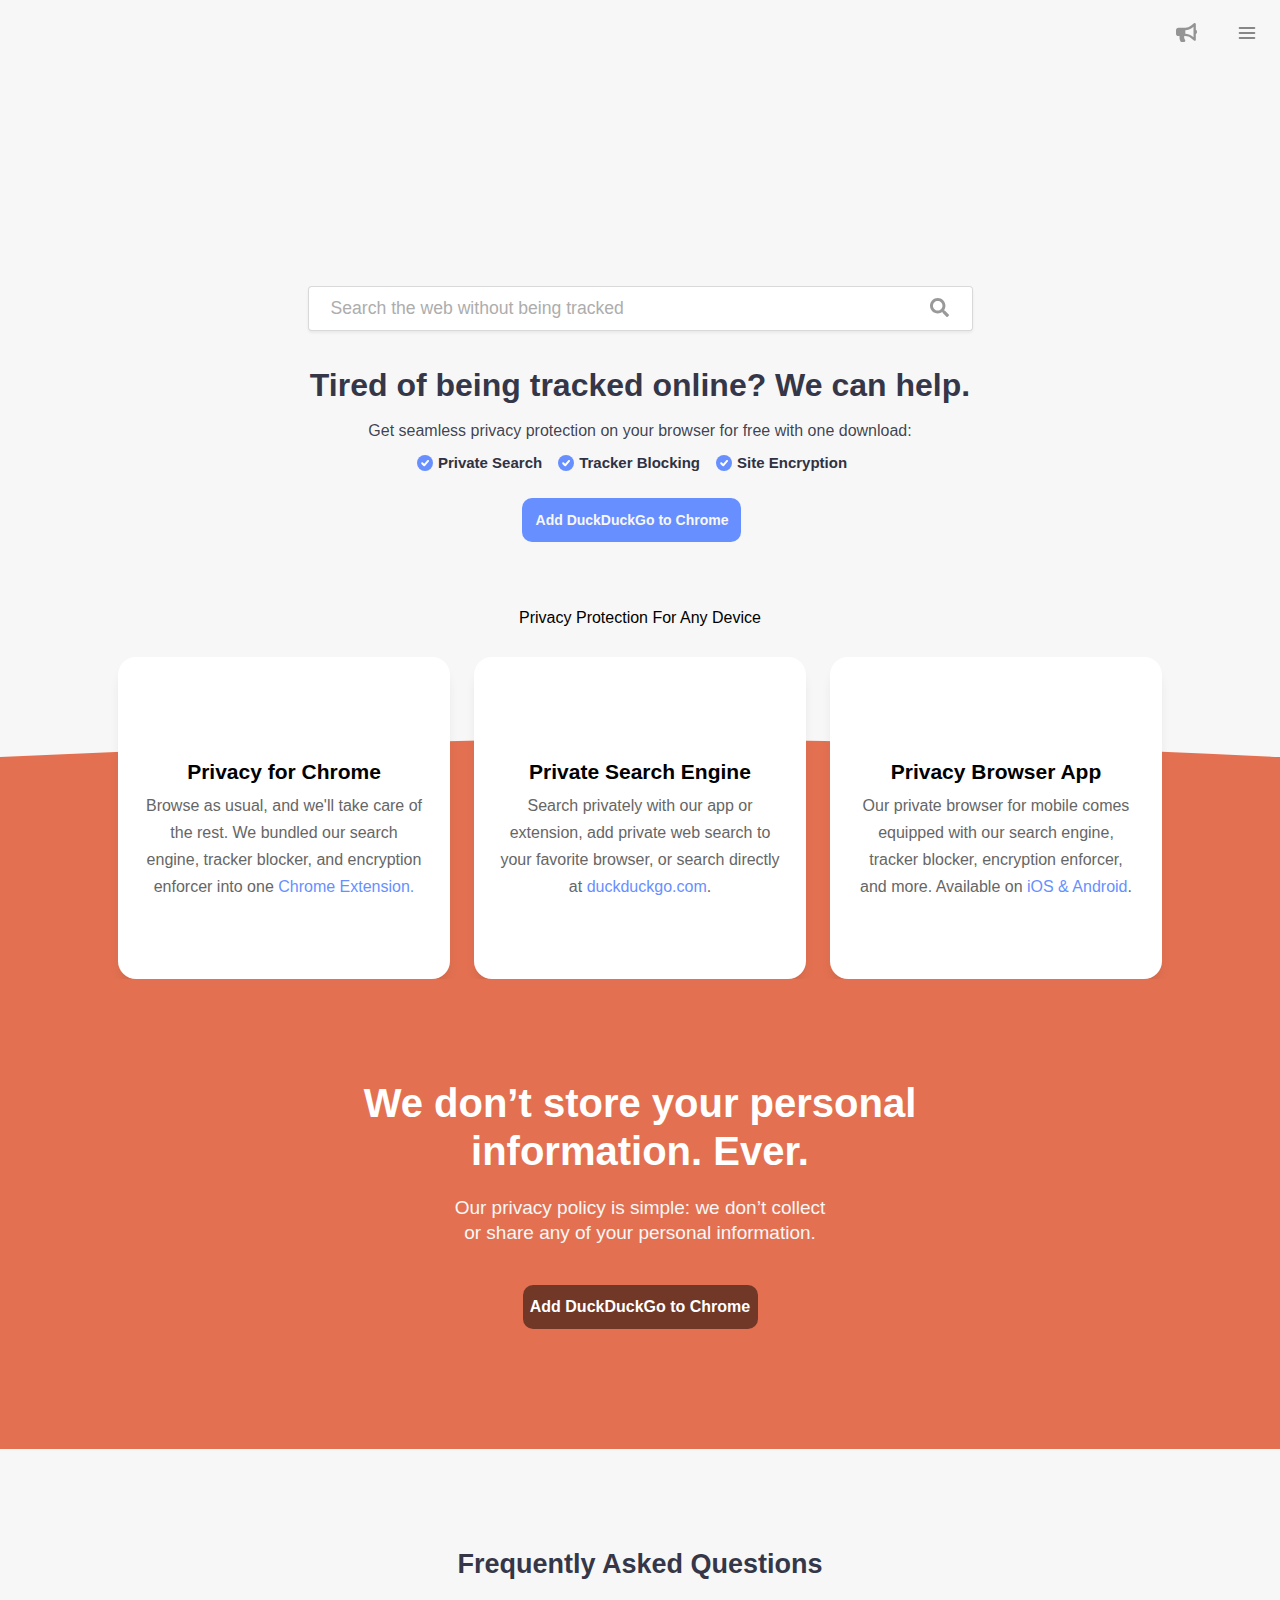
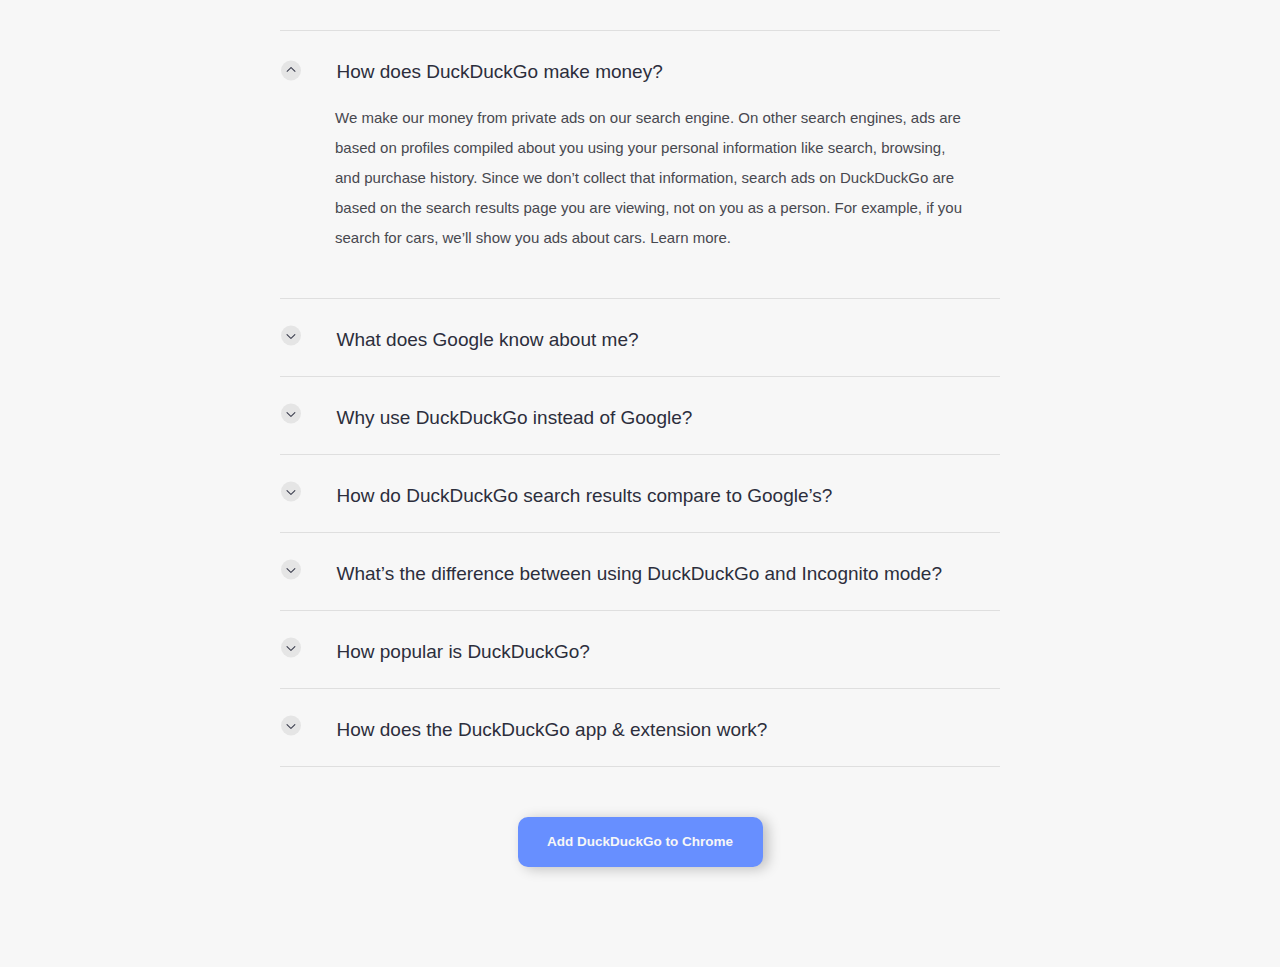
==== commit 3f8fe4f7: "change button link and lable base on user browser" ====
--- a/index.html
+++ b/index.html
@@ -105,8 +105,8 @@
             ><span>Site Encryption</span>
           </li>
         </ol>
-        <a href="https://addons.mozilla.org/en-US/firefox/addon/duckduckgo-for-firefox/" class="badge__btn">
-          <span>Add DuckDuckGo to Firefox</span>
+        <a class="badge__btn">
+          <span class="add-browser">Add DuckDuckGo</span>
         </a>
       </div>
       <!-- Content Info -->
@@ -117,21 +117,27 @@
             <div class="content-info__item">
               <img src="https://duckduckgo.com/assets/add-to-browser/cppm/laptop.svg" alt="" class="content-info__item__icon" />
               <div class="content-info__item__title">Privacy for Firefox</div>
-              <div class="content-info__item__subtitle">Browse as usual, and we'll take care of the rest. We bundled our search engine, tracker blocker, and encryption enforcer into one</div>
+              <div class="content-info__item__subtitle">Browse as usual, and we'll take care of the rest. We bundled our search engine, tracker blocker, and encryption enforcer into one
+                <a class="about-btn">
+                  <span class="add-browser-content">Add DuckDuckGo</span>
+                </a>
+            </div>
             </div>
           </div>
           <div class="content-info__items-wrap">
             <div class="content-info__item">
               <img src="https://duckduckgo.com/assets/home/landing/icons/search.svg" alt="" class="content-info__item__icon" />
               <div class="content-info__item__title">Private Search Engine</div>
-              <div class="content-info__item__subtitle">Browse as usual, and we'll take care of the rest. We bundled our search engine, tracker blocker, and encryption enforcer into one</div>
-            </div>
+              <div class="content-info__item__subtitle">Search privately with our app or extension, add private web search to your favorite browser, or search directly at  <a href="#">duckduckgo.com</a>.</div>
+             </a>
+            </div>
+
           </div>
           <div class="content-info__items-wrap">
             <div class="content-info__item">
               <img src="https://duckduckgo.com/assets/add-to-browser/cppm/mobile.svg" alt="" class="content-info__item__icon" />
               <div class="content-info__item__title">Privacy Browser App</div>
-              <div class="content-info__item__subtitle">Browse as usual, and we'll take care of the rest. We bundled our search engine, tracker blocker, and encryption enforcer into one</div>
+              <div class="content-info__item__subtitle">Our private browser for mobile comes equipped with our search engine, tracker blocker, encryption enforcer, and more. Available on <a href="https://duckduckgo.com/app">iOS & Android</a>.</div>
             </div>
           </div>
           <svg class="content-info__curve" xmlns="http://www.w3.org/2000/svg" viewBox="0 0 1438 134">
@@ -145,8 +151,8 @@
         <div class="about-info">
           <h2>We don’t store your personal information. Ever.</h2>
           <p>Our privacy policy is simple: we don’t collect or share any of your personal information.</p>
-          <a href="https://addons.mozilla.org/en-US/firefox/addon/duckduckgo-for-firefox/" class="about-btn">
-            <span>Add DuckDuckGo to Firefox</span>
+          <a class="about-btn">
+            <span class="add-browser">Add DuckDuckGo</span>
           </a>
           <img src="https://duckduckgo.com/assets/onboarding/bathroomguy/1-monster-v2--pre-animation.svg" alt="" />
         </div>
@@ -156,7 +162,7 @@
       <div class="faq-info-wrap">
         <article class="faq-info">
           <h3 class="faq-info__title">Frequently Asked Questions</h3>
-          <section class="faq-info__content">
+          <section class="faq-info__content hidden-pointer">
             <button class="faq-info__content-btn faq-info__content-btn-rotate">
               <svg width="20" height="21" viewBox="0 0 20 21" fill="none" xmlns="http://www.w3.org/2000/svg">
                 <circle cx="10" cy="10.5" r="10" transform="rotate(-180 10 10.5)" fill="#E5E5E5"></circle>
@@ -166,7 +172,7 @@
                 ></path>
               </svg>
             </button>
-            <header class="faq-info__content-question hidden-pointer">How does DuckDuckGo make money?</header>
+            <header class="faq-info__content-question">How does DuckDuckGo make money?</header>
             <div class="faq-info__content-answer faq-info__answer-show">
               <p>
                 We make our money from private ads on our search engine. On other search engines, ads are based on profiles compiled about you using your personal information like search, browsing,
@@ -289,12 +295,13 @@
             </div>
           </section>
 
-          <a href="https://addons.mozilla.org/en-US/firefox/addon/duckduckgo-for-firefox/" class="faq-info__btn">
-            <span>Add DuckDuckGo to Firefox</span>
+          <a class="faq-info__btn">
+            <span class="add-browser">Add DuckDuckGo</span>
           </a>
         </article>
       </div>
     </main>
     <script src="/script.js"></script>
+    <script src="/browserCheck.js"></script>
   </body>
 </html>
--- a/public/css/style.css
+++ b/public/css/style.css
@@ -1 +1 @@
-*,*::before,*::after{box-sizing:border-box;padding:0;margin:0}body{background-color:#f7f7f7;font-family:Arial, sans-serif}img{width:100%;-webkit-touch-callout:none;user-select:none}main{display:flex;flex-direction:column;align-items:center;margin:0 auto}.nav{display:flex;flex-flow:row nowrap;justify-content:flex-end;padding:23px;width:100%;max-width:1400px;margin:0 auto}.nav a{color:#666;text-decoration:none}.nav__social{position:absolute;padding-right:60px}.nav .social__icon{width:21px;filter:opacity(0.4);cursor:pointer}.nav .social__icon:hover{filter:opacity(0.7)}.nav .social__dropdown{visibility:hidden;position:absolute;background-color:#fff;padding:18px 0;width:130px;box-shadow:0 2.5px 20px 0 rgba(0,0,0,0.15);border-radius:5px;top:40px;right:40px;filter:opacity(0.1);transition:none}.nav .social__dropdown .dropdown{margin-bottom:15px;font-size:0.9rem}.nav .social__dropdown .dropdown__link{display:flex;margin:0 15px;align-items:center}.nav .social__dropdown .dropdown__img{margin-right:10px;width:20px}.nav .social__dropdown .dropdown:last-child{margin-bottom:0px}.nav .nav__menu-openbtn img{width:20px;filter:opacity(0.6)}.nav__manu{position:absolute;display:none}.nav .dropdown-show{visibility:visible;filter:opacity(1);transition:all 0.3s}.intro-info{display:flex;flex-direction:column;align-items:center;max-width:700px;width:100%}.intro-info .logo{background-image:url("https://duckduckgo.com/assets/logo_homepage.normal.v108.svg");background-repeat:no-repeat;width:200px;height:162px;margin:14px 0 40px}.intro-info .search{display:flex;padding-left:0.75rem;align-items:center;height:2.8rem;border:1px solid rgba(0,0,0,0.15);box-shadow:0 2px 3px rgba(0,0,0,0.06);background-color:#fff;width:95%;border-radius:4px;margin:0 20px}.intro-info .search input{border:none;width:100%;font-size:1.1em;font-weight:normal;line-height:1;padding-left:10px;color:#464545}.intro-info .search input::placeholder{color:#adadad}.intro-info .search input:focus{outline:none}.intro-info .search button{width:70px;border:none;height:100%;line-height:1;background-color:#fff;border-radius:0 4px 4px 0}.intro-info .search button img{width:30%;filter:opacity(0.4)}.intro-info .search button:hover img{filter:invert(100%)}.intro-info .search button:hover{background-color:#66ad57}.badge{text-align:center;margin-top:25px;margin-bottom:auto;padding:0 0 5px}.badge__title{color:#353748;padding:0.3em 0;line-height:1.3}.badge__bullet{line-height:2}.badge__subtitle{color:#353748f1;margin:0 30px;line-height:28px}.badge__bullets{display:flex;margin-top:5px;flex-direction:row;justify-content:center;align-items:center;list-style:none;font-size:15px;font-weight:600}.badge__bullet-check{position:relative;margin-right:5px;margin-top:-1px;top:1px}.badge span{position:relative;color:#303243;top:-1.5px;margin-right:16px}.badge .badge__btn{display:inline-block;min-width:235px;text-decoration:none}.badge .badge__btn span{display:flex;color:#f7f7f7;font-size:14px;font-weight:700;justify-content:center;align-items:center;height:43px;min-height:44px;text-align:center;margin-top:20px;border-radius:10px;background-color:#678fff !important;border-color:#678fff !important}.content-info{text-align:center;width:100%;margin-top:60px;overflow:hidden}.content-info__items{display:flex;flex-direction:row;justify-content:center;margin-top:30px;position:relative}.content-info__items-wrap{display:flex;width:332px;min-height:322px;align-items:center;justify-content:center;margin:0 12px;margin-right:12px;padding:24px;background-color:#fff;border-radius:18px;box-shadow:0px 10px 16px -8px rgba(0,0,0,0.2)}.content-info__items-wrap .content-info__item{margin-bottom:6px;line-height:27px}.content-info__items-wrap .content-info__item__title{font-size:21px;font-weight:600;margin-bottom:7px}.content-info__items-wrap .content-info__item__subtitle{color:#666}.content-info__items-wrap .content-info__item img{width:31%;margin-bottom:20px}.content-info__curve{position:absolute;padding:0;margin:0;bottom:0;z-index:-100;height:240px;color:#e37151}.about-info-wrap{display:flex;justify-content:center;text-align:center;background-color:#e37151;width:100%}.about-info-wrap .about-info{height:auto;width:80%;max-width:700px;background-color:#e37151}.about-info-wrap .about-info h2{color:#fff;margin:100px auto 20px;font-size:40px;font-weight:800;line-height:48px;width:85%;max-width:700px}.about-info-wrap .about-info p{width:55%;line-height:25px;max-width:700px;color:#f7f7f7;font-size:19px;margin:auto}.about-info-wrap .about-info img{position:relative;left:50%;transform:translate(-50%);display:block;width:120%}.about-info-wrap .about-info .about-btn{display:inline-block;min-width:235px;text-decoration:none;margin-top:20px;margin-bottom:120px}.about-info-wrap .about-info .about-btn span{display:flex;font-size:16px;font-weight:700;justify-content:center;align-items:center;height:43px;min-height:44px;text-align:center;margin-top:20px;border-radius:10px;background:rgba(0,0,0,0.5) !important;color:#fff;border-color:#678fff !important}.faq-info-wrap{max-width:720px;margin:50px auto}.faq-info-wrap .faq-info{display:flex;flex-direction:column;justify-content:center;align-items:center}.faq-info-wrap .faq-info__title{margin:50px 0;font-size:27px;font-weight:900;color:#353748}.faq-info-wrap .faq-info__content{border-top:rgba(46,46,46,0.118) 1px solid;padding:25px 0}.faq-info-wrap .faq-info__content:last-of-type{border-bottom:rgba(46,46,46,0.118) 1px solid}.faq-info-wrap .faq-info__content-btn{border-radius:50px;box-shadow:none;background-color:inherit;border:none;padding:1px;cursor:pointer}.faq-info-wrap .faq-info__content-btn-rotate{transform:rotate(180deg)}.faq-info-wrap .faq-info__content-question{display:inline-block;margin-left:30px;font-size:19px;color:#2c2e3c;cursor:pointer}.faq-info-wrap .faq-info .hidden-pointer{cursor:text}.faq-info-wrap .faq-info__content-answer{margin-left:25px;font-size:15px;color:#47484f;line-height:2;overflow:hidden;padding:0px 30px;max-height:0;padding-top:0;padding-bottom:0;transition:all 0.5s}.faq-info-wrap .faq-info__answer-show{transition:all 0.5s;max-height:225px;padding:20px 30px}.faq-info-wrap .faq-info__btn{display:inline-block;min-width:245px;text-decoration:none}.faq-info-wrap .faq-info__btn span{display:flex;color:#f7f7f7;font-size:13.5px;font-weight:700;justify-content:center;align-items:center;height:50px;min-height:44px;text-align:center;margin:50px 0;border-radius:10px;background-color:#678fff !important;border-color:#678fff !important;box-shadow:5px 2px 13px rgba(0,0,0,0.229)}@media only screen and (max-width: 900px){.badge{max-width:90%}.badge__title{padding-top:0}.badge__bullets{display:block;padding-bottom:0px;margin:20px auto 0px;text-align:left}.badge__bullet{margin-top:10px;width:200px;padding-left:20px;margin:0 auto}.content-info__items{flex-direction:column;align-items:center;padding-bottom:60px}.content-info__items-wrap{margin-bottom:20px;width:300px}.content-info__curve{height:140px;bottom:-120px}.about-info h2{font-size:20px !important;line-height:1.1 !important}p{font-size:17px !important;width:95% !important}}
+*,*::before,*::after{box-sizing:border-box;padding:0;margin:0}body{background-color:#f7f7f7;font-family:Arial, sans-serif}img{width:100%;-webkit-touch-callout:none;user-select:none}main{display:flex;flex-direction:column;align-items:center;margin:0 auto}.nav{display:flex;flex-flow:row nowrap;justify-content:flex-end;padding:23px;width:100%;max-width:1400px;margin:0 auto}.nav a{color:#666;text-decoration:none}.nav__social{position:absolute;padding-right:60px}.nav .social__icon{width:21px;filter:opacity(0.4);cursor:pointer}.nav .social__icon:hover{filter:opacity(0.7)}.nav .social__dropdown{visibility:hidden;position:absolute;background-color:#fff;padding:18px 0;width:130px;box-shadow:0 2.5px 20px 0 rgba(0,0,0,0.15);border-radius:5px;top:40px;right:40px;filter:opacity(0.1);transition:none}.nav .social__dropdown .dropdown{margin-bottom:15px;font-size:0.9rem}.nav .social__dropdown .dropdown__link{display:flex;margin:0 15px;align-items:center}.nav .social__dropdown .dropdown__img{margin-right:10px;width:20px}.nav .social__dropdown .dropdown:last-child{margin-bottom:0px}.nav .nav__menu-openbtn img{width:20px;filter:opacity(0.6)}.nav__manu{position:absolute;display:none}.nav .dropdown-show{visibility:visible;filter:opacity(1);transition:all 0.3s}.intro-info{display:flex;flex-direction:column;align-items:center;max-width:700px;width:100%}.intro-info .logo{background-image:url("https://duckduckgo.com/assets/logo_homepage.normal.v108.svg");background-repeat:no-repeat;width:200px;height:162px;margin:14px 0 40px}.intro-info .search{display:flex;padding-left:0.75rem;align-items:center;height:2.8rem;border:1px solid rgba(0,0,0,0.15);box-shadow:0 2px 3px rgba(0,0,0,0.06);background-color:#fff;width:95%;border-radius:4px;margin:0 20px}.intro-info .search input{border:none;width:100%;font-size:1.1em;font-weight:normal;line-height:1;padding-left:10px;color:#464545}.intro-info .search input::placeholder{color:#adadad}.intro-info .search input:focus{outline:none}.intro-info .search button{width:70px;border:none;height:100%;line-height:1;background-color:#fff;border-radius:0 4px 4px 0}.intro-info .search button img{width:30%;filter:opacity(0.4)}.intro-info .search button:hover img{filter:invert(100%)}.intro-info .search button:hover{background-color:#66ad57}.badge{text-align:center;margin-top:25px;margin-bottom:auto;padding:0 0 5px}.badge__title{color:#353748;padding:0.3em 0;line-height:1.3}.badge__bullet{line-height:2}.badge__subtitle{color:#353748f1;margin:0 30px;line-height:28px}.badge__bullets{display:flex;margin-top:5px;flex-direction:row;justify-content:center;align-items:center;list-style:none;font-size:15px;font-weight:600}.badge__bullet-check{position:relative;margin-right:5px;margin-top:-1px;top:1px}.badge span{position:relative;color:#303243;top:-1.5px;margin-right:16px}.badge .badge__btn{display:inline-block;min-width:235px;text-decoration:none}.badge .badge__btn span{display:flex;color:#f7f7f7;font-size:14px;font-weight:700;justify-content:center;align-items:center;height:43px;min-height:44px;text-align:center;margin-top:20px;border-radius:10px;background-color:#678fff !important;border-color:#678fff !important}.content-info{text-align:center;width:100%;margin-top:60px;overflow:hidden}.content-info a{color:#678fff !important;text-decoration:none}.content-info__items{display:flex;flex-direction:row;justify-content:center;margin-top:30px;position:relative}.content-info__items-wrap{display:flex;width:332px;min-height:322px;align-items:center;justify-content:center;margin:0 12px;margin-right:12px;padding:24px;background-color:#fff;border-radius:18px;box-shadow:0px 10px 16px -8px rgba(0,0,0,0.2)}.content-info__items-wrap .content-info__item{margin-bottom:6px;line-height:27px}.content-info__items-wrap .content-info__item__title{font-size:21px;font-weight:600;margin-bottom:7px}.content-info__items-wrap .content-info__item__subtitle{color:#666}.content-info__items-wrap .content-info__item img{width:31%;margin-bottom:20px}.content-info__curve{position:absolute;padding:0;margin:0;bottom:0;z-index:-100;height:240px;color:#e37151}.about-info-wrap{display:flex;justify-content:center;text-align:center;background-color:#e37151;width:100%}.about-info-wrap .about-info{height:auto;width:80%;max-width:700px;background-color:#e37151}.about-info-wrap .about-info h2{color:#fff;margin:100px auto 20px;font-size:40px;font-weight:800;line-height:48px;width:85%;max-width:700px}.about-info-wrap .about-info p{width:55%;line-height:25px;max-width:700px;color:#f7f7f7;font-size:19px;margin:auto}.about-info-wrap .about-info img{position:relative;left:50%;transform:translate(-50%);display:block;width:120%}.about-info-wrap .about-info .about-btn{display:inline-block;min-width:235px;text-decoration:none;margin-top:20px;margin-bottom:120px}.about-info-wrap .about-info .about-btn span{display:flex;font-size:16px;font-weight:700;justify-content:center;align-items:center;height:43px;min-height:44px;text-align:center;margin-top:20px;border-radius:10px;background:rgba(0,0,0,0.5) !important;color:#fff;border-color:#678fff !important}.faq-info-wrap{max-width:720px;margin:50px auto}.faq-info-wrap .faq-info{display:flex;flex-direction:column;justify-content:center;align-items:center}.faq-info-wrap .faq-info__title{margin:50px 0;font-size:27px;font-weight:900;color:#353748}.faq-info-wrap .faq-info__content{border-top:rgba(46,46,46,0.118) 1px solid;padding:25px 0}.faq-info-wrap .faq-info__content:last-of-type{border-bottom:rgba(46,46,46,0.118) 1px solid}.faq-info-wrap .faq-info__content-btn{border-radius:50px;box-shadow:none;background-color:inherit;border:none;padding:1px;cursor:pointer}.faq-info-wrap .faq-info__content-btn-rotate{transform:rotate(180deg)}.faq-info-wrap .faq-info__content-question{display:inline-block;margin-left:30px;font-size:19px;color:#2c2e3c;cursor:pointer}.faq-info-wrap .faq-info__content-answer{margin-left:25px;font-size:15px;color:#47484f;line-height:2;overflow:hidden;padding:0px 30px;max-height:0;padding-top:0;padding-bottom:0;transition:all 0.5s}.faq-info-wrap .faq-info__answer-show{transition:all 0.5s;max-height:225px;padding:20px 30px}.faq-info-wrap .faq-info__btn{display:inline-block;min-width:245px;text-decoration:none}.faq-info-wrap .faq-info__btn span{display:flex;color:#f7f7f7;font-size:13.5px;font-weight:700;justify-content:center;align-items:center;height:50px;min-height:44px;text-align:center;margin:50px 0;border-radius:10px;background-color:#678fff !important;border-color:#678fff !important;box-shadow:5px 2px 13px rgba(0,0,0,0.229)}@media only screen and (max-width: 900px){.badge{max-width:90%}.badge__title{padding-top:0}.badge__bullets{display:block;padding-bottom:0px;margin:20px auto 0px;text-align:left}.badge__bullet{margin-top:10px;width:200px;padding-left:20px;margin:0 auto}.content-info__items{flex-direction:column;align-items:center;padding-bottom:60px}.content-info__items-wrap{margin-bottom:20px;width:300px}.content-info__curve{height:140px;bottom:-120px}.about-info h2{font-size:20px !important;line-height:1.1 !important}p{font-size:17px !important;width:95% !important}}.hidden-pointer *{cursor:text !important}
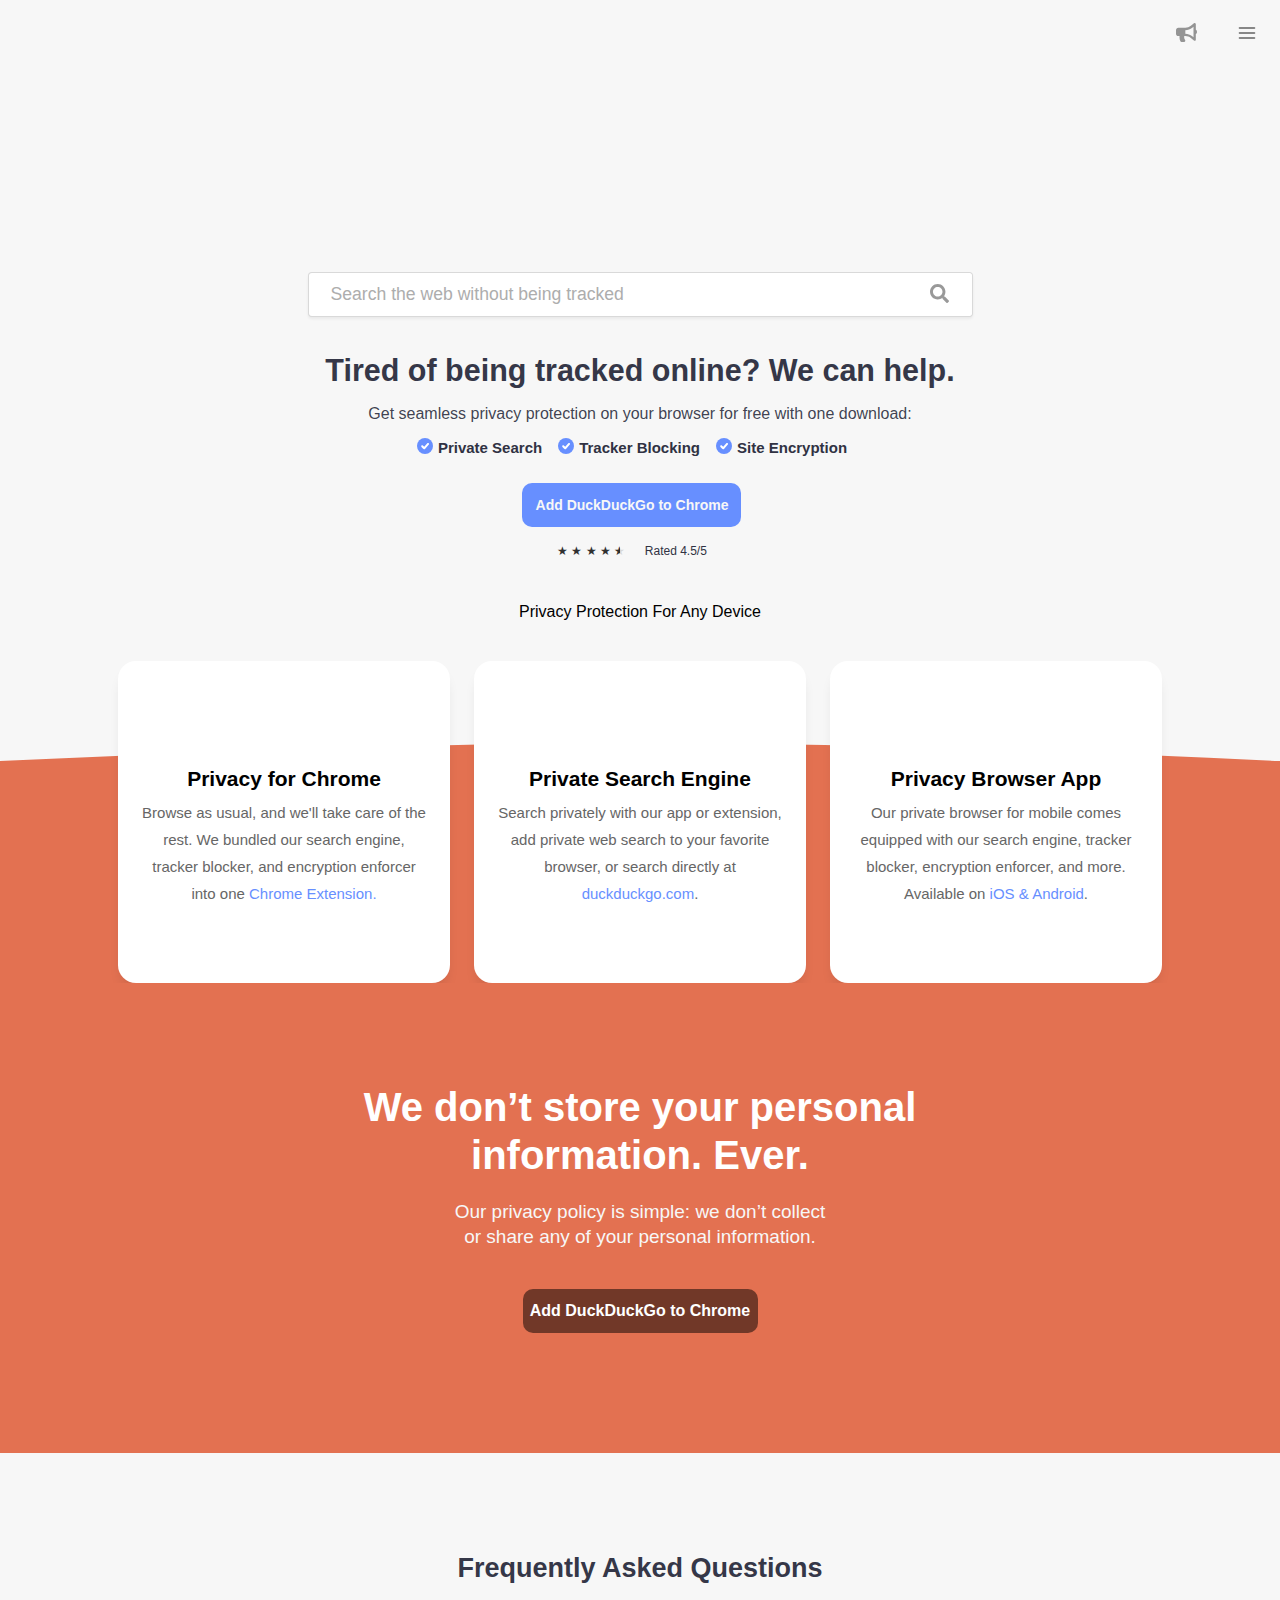
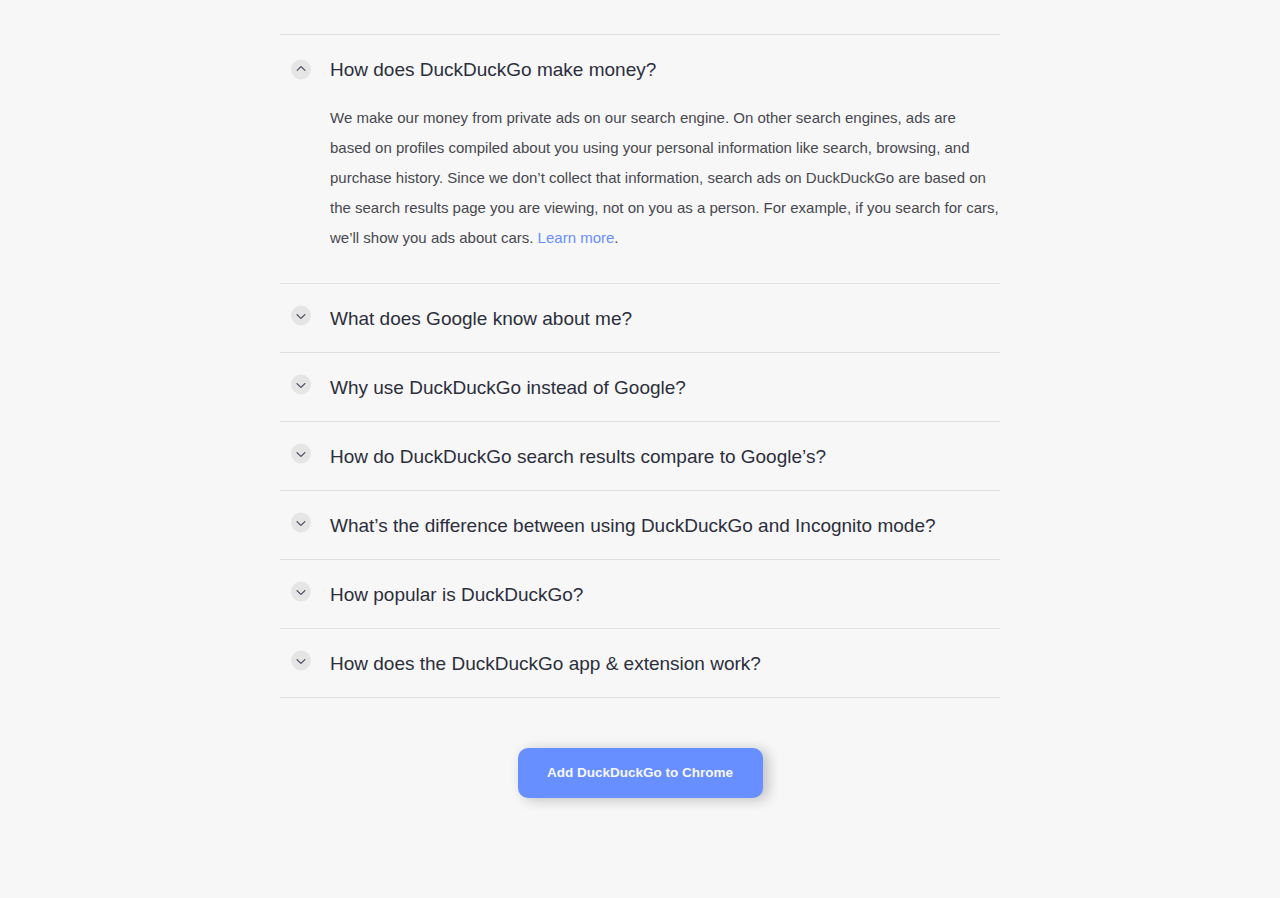
==== commit fe186ca9: "add extension rating" ====
--- a/index.html
+++ b/index.html
@@ -4,8 +4,8 @@
     <meta charset="UTF-8" />
     <meta name="viewport" content="width=device-width, initial-scale=1.0" />
     <link rel="stylesheet" href="/public/css/style.css" />
-    <link rel="shortcut icon" href="#" type="image/x-icon" />
-    <title>DuckDuckGo -- Privacy, simplified.</title>
+    <link rel="shortcut icon" href="https://duckduckgo.com/favicon.ico" type="image/x-icon" />
+    <title>DuckDuckGoClone — Privacy, simplified."</title>
   </head>
   <body>
     <header>
@@ -108,6 +108,17 @@
         <a class="badge__btn">
           <span class="add-browser">Add DuckDuckGo</span>
         </a>
+
+        <a href="https://addons.mozilla.org/firefox/addon/duckduckgo-for-firefox/reviews/" target="_blank" title="Average rating" class="rating__star-link">
+          <p class="rating__star-wrap">
+            <span class="rating__star">★</span>
+            <span class="rating__star">★</span>
+            <span class="rating__star">★</span>
+            <span class="rating__star">★</span>
+            <span class="rating__star--half">★</span>
+            <span>Rated 4.5/5</span>
+          </p>
+        </a>
       </div>
       <!-- Content Info -->
       <div class="content-info">
@@ -117,27 +128,31 @@
             <div class="content-info__item">
               <img src="https://duckduckgo.com/assets/add-to-browser/cppm/laptop.svg" alt="" class="content-info__item__icon" />
               <div class="content-info__item__title">Privacy for Firefox</div>
-              <div class="content-info__item__subtitle">Browse as usual, and we'll take care of the rest. We bundled our search engine, tracker blocker, and encryption enforcer into one
+              <div class="content-info__item__subtitle">
+                Browse as usual, and we'll take care of the rest. We bundled our search engine, tracker blocker, and encryption enforcer into one
                 <a class="about-btn">
                   <span class="add-browser-content">Add DuckDuckGo</span>
                 </a>
-            </div>
+              </div>
             </div>
           </div>
           <div class="content-info__items-wrap">
             <div class="content-info__item">
               <img src="https://duckduckgo.com/assets/home/landing/icons/search.svg" alt="" class="content-info__item__icon" />
               <div class="content-info__item__title">Private Search Engine</div>
-              <div class="content-info__item__subtitle">Search privately with our app or extension, add private web search to your favorite browser, or search directly at  <a href="#">duckduckgo.com</a>.</div>
-             </a>
-            </div>
-
+              <div class="content-info__item__subtitle">
+                Search privately with our app or extension, add private web search to your favorite browser, or search directly at <a href="#">duckduckgo.com</a>.
+              </div>
+            </div>
           </div>
           <div class="content-info__items-wrap">
             <div class="content-info__item">
               <img src="https://duckduckgo.com/assets/add-to-browser/cppm/mobile.svg" alt="" class="content-info__item__icon" />
               <div class="content-info__item__title">Privacy Browser App</div>
-              <div class="content-info__item__subtitle">Our private browser for mobile comes equipped with our search engine, tracker blocker, encryption enforcer, and more. Available on <a href="https://duckduckgo.com/app">iOS & Android</a>.</div>
+              <div class="content-info__item__subtitle">
+                Our private browser for mobile comes equipped with our search engine, tracker blocker, encryption enforcer, and more. Available on
+                <a href="https://duckduckgo.com/app">iOS & Android</a>.
+              </div>
             </div>
           </div>
           <svg class="content-info__curve" xmlns="http://www.w3.org/2000/svg" viewBox="0 0 1438 134">
@@ -177,7 +192,7 @@
               <p>
                 We make our money from private ads on our search engine. On other search engines, ads are based on profiles compiled about you using your personal information like search, browsing,
                 and purchase history. Since we don’t collect that information, search ads on DuckDuckGo are based on the search results page you are viewing, not on you as a person. For example, if
-                you search for cars, we’ll show you ads about cars. Learn more.
+                you search for cars, we’ll show you ads about cars. <a href="https://spreadprivacy.com/duckduckgo-revenue-model/"> Learn more</a>.
               </p>
             </div>
           </section>
@@ -195,7 +210,7 @@
             <div class="faq-info__content-answer">
               <p>
                 Not only does Google keep your search history forever by default, their trackers have been found on 75% of the top million websites, which means they are tracking most everywhere you
-                go on the Internet (unless you stop them with DuckDuckGo!). And that’s just the tip of the iceberg. Learn more.
+                go on the Internet (unless you stop them with DuckDuckGo!). And that’s just the tip of the iceberg. <a href="https://spreadprivacy.com/what-does-google-know-about-me/"> Learn more</a>.
               </p>
             </div>
           </section>
@@ -215,7 +230,7 @@
                 Ever notice ads constantly following you around? That’s in part because Google tracks your searches and hides trackers on millions of websites. By contrast, our private search engine
                 doesn’t track your searches and our DuckDuckGo browser extension and mobile app block Google’s (and many other companies’) trackers across the Internet, helping to keep your browsing
                 history more private, as it should be. And that’s just the beginning — by using DuckDuckGo you also escape the manipulation of the filter bubble and can use the Internet faster (after
-                all that tracking code is disabled). Learn more.
+                all that tracking code is disabled). <a href="https://spreadprivacy.com/why-use-duckduckgo-instead-of-google/"> Learn more</a>.
               </p>
             </div>
           </section>
@@ -234,7 +249,7 @@
               <p>
                 DuckDuckGo search gives you truly private search results without tradeoffs in result quality. We have everything you’ve come to expect in an online search experience, and a few bonus
                 features that make searching the Internet not only private, but also a bit more fun! And, on top of that, because there is no search history on DuckDuckGo, you escape the filter bubble
-                of manipulated results. Learn more.
+                of manipulated results. <a href="https://spreadprivacy.com/is-duckduckgo-a-good-search-engine/"> Learn more</a>.
               </p>
             </div>
           </section>
@@ -253,7 +268,11 @@
               <p>
                 It is a myth that you can’t be tracked while using so-called “Incognito” mode. In fact, Incognito mode mainly just deletes information on your computer and does nothing to stop Google
                 from saving your searches, nor does it stop companies, Internet service providers, or governments from being able to track you across the Internet. By contrast, DuckDuckGo search is
-                completely anonymous and if you add our app & extension on top, we help keep you private when browsing off of search results. Learn more.
+                completely anonymous and if you add our app & extension on top, we help keep you private when browsing off of search results.<a
+                  href="https://spreadprivacy.com/how-anonymous-is-duckduckgo/"
+                >
+                  Learn more</a
+                >.
               </p>
             </div>
           </section>
@@ -271,7 +290,7 @@
             <div class="faq-info__content-answer">
               <p>
                 We don’t track our users, so it’s actually impossible for us to know how many users in total are using our products. However, we are able to make an estimate based on the number of
-                searches we get per month, which we make public. Our best guess — over 50 million people! Learn more.
+                searches we get per month, which we make public. Our best guess — over 50 million people! <a href="https://spreadprivacy.com/how-many-people-use-duckduckgo/"> Learn more</a>.
               </p>
             </div>
           </section>
@@ -290,7 +309,7 @@
               <p>
                 The DuckDuckGo Privacy Browser mobile app and Privacy Essentials desktop extension both come with our best-in-class tracker blocker, encryption enforcer, and private search engine –
                 all in one simple package. This gives you all the key privacy protection tools to search and browse privately, curbing the constant monitoring of your Internet activity by companies
-                like Google and Facebook. Learn more.
+                like Google and Facebook. <a href="https://spreadprivacy.com/how-does-the-duckduckgo-app-extension-protect-my-privacy/"> Learn more</a>.
               </p>
             </div>
           </section>
--- a/public/css/style.css
+++ b/public/css/style.css
@@ -1 +1 @@
-*,*::before,*::after{box-sizing:border-box;padding:0;margin:0}body{background-color:#f7f7f7;font-family:Arial, sans-serif}img{width:100%;-webkit-touch-callout:none;user-select:none}main{display:flex;flex-direction:column;align-items:center;margin:0 auto}.nav{display:flex;flex-flow:row nowrap;justify-content:flex-end;padding:23px;width:100%;max-width:1400px;margin:0 auto}.nav a{color:#666;text-decoration:none}.nav__social{position:absolute;padding-right:60px}.nav .social__icon{width:21px;filter:opacity(0.4);cursor:pointer}.nav .social__icon:hover{filter:opacity(0.7)}.nav .social__dropdown{visibility:hidden;position:absolute;background-color:#fff;padding:18px 0;width:130px;box-shadow:0 2.5px 20px 0 rgba(0,0,0,0.15);border-radius:5px;top:40px;right:40px;filter:opacity(0.1);transition:none}.nav .social__dropdown .dropdown{margin-bottom:15px;font-size:0.9rem}.nav .social__dropdown .dropdown__link{display:flex;margin:0 15px;align-items:center}.nav .social__dropdown .dropdown__img{margin-right:10px;width:20px}.nav .social__dropdown .dropdown:last-child{margin-bottom:0px}.nav .nav__menu-openbtn img{width:20px;filter:opacity(0.6)}.nav__manu{position:absolute;display:none}.nav .dropdown-show{visibility:visible;filter:opacity(1);transition:all 0.3s}.intro-info{display:flex;flex-direction:column;align-items:center;max-width:700px;width:100%}.intro-info .logo{background-image:url("https://duckduckgo.com/assets/logo_homepage.normal.v108.svg");background-repeat:no-repeat;width:200px;height:162px;margin:14px 0 40px}.intro-info .search{display:flex;padding-left:0.75rem;align-items:center;height:2.8rem;border:1px solid rgba(0,0,0,0.15);box-shadow:0 2px 3px rgba(0,0,0,0.06);background-color:#fff;width:95%;border-radius:4px;margin:0 20px}.intro-info .search input{border:none;width:100%;font-size:1.1em;font-weight:normal;line-height:1;padding-left:10px;color:#464545}.intro-info .search input::placeholder{color:#adadad}.intro-info .search input:focus{outline:none}.intro-info .search button{width:70px;border:none;height:100%;line-height:1;background-color:#fff;border-radius:0 4px 4px 0}.intro-info .search button img{width:30%;filter:opacity(0.4)}.intro-info .search button:hover img{filter:invert(100%)}.intro-info .search button:hover{background-color:#66ad57}.badge{text-align:center;margin-top:25px;margin-bottom:auto;padding:0 0 5px}.badge__title{color:#353748;padding:0.3em 0;line-height:1.3}.badge__bullet{line-height:2}.badge__subtitle{color:#353748f1;margin:0 30px;line-height:28px}.badge__bullets{display:flex;margin-top:5px;flex-direction:row;justify-content:center;align-items:center;list-style:none;font-size:15px;font-weight:600}.badge__bullet-check{position:relative;margin-right:5px;margin-top:-1px;top:1px}.badge span{position:relative;color:#303243;top:-1.5px;margin-right:16px}.badge .badge__btn{display:inline-block;min-width:235px;text-decoration:none}.badge .badge__btn span{display:flex;color:#f7f7f7;font-size:14px;font-weight:700;justify-content:center;align-items:center;height:43px;min-height:44px;text-align:center;margin-top:20px;border-radius:10px;background-color:#678fff !important;border-color:#678fff !important}.content-info{text-align:center;width:100%;margin-top:60px;overflow:hidden}.content-info a{color:#678fff !important;text-decoration:none}.content-info__items{display:flex;flex-direction:row;justify-content:center;margin-top:30px;position:relative}.content-info__items-wrap{display:flex;width:332px;min-height:322px;align-items:center;justify-content:center;margin:0 12px;margin-right:12px;padding:24px;background-color:#fff;border-radius:18px;box-shadow:0px 10px 16px -8px rgba(0,0,0,0.2)}.content-info__items-wrap .content-info__item{margin-bottom:6px;line-height:27px}.content-info__items-wrap .content-info__item__title{font-size:21px;font-weight:600;margin-bottom:7px}.content-info__items-wrap .content-info__item__subtitle{color:#666}.content-info__items-wrap .content-info__item img{width:31%;margin-bottom:20px}.content-info__curve{position:absolute;padding:0;margin:0;bottom:0;z-index:-100;height:240px;color:#e37151}.about-info-wrap{display:flex;justify-content:center;text-align:center;background-color:#e37151;width:100%}.about-info-wrap .about-info{height:auto;width:80%;max-width:700px;background-color:#e37151}.about-info-wrap .about-info h2{color:#fff;margin:100px auto 20px;font-size:40px;font-weight:800;line-height:48px;width:85%;max-width:700px}.about-info-wrap .about-info p{width:55%;line-height:25px;max-width:700px;color:#f7f7f7;font-size:19px;margin:auto}.about-info-wrap .about-info img{position:relative;left:50%;transform:translate(-50%);display:block;width:120%}.about-info-wrap .about-info .about-btn{display:inline-block;min-width:235px;text-decoration:none;margin-top:20px;margin-bottom:120px}.about-info-wrap .about-info .about-btn span{display:flex;font-size:16px;font-weight:700;justify-content:center;align-items:center;height:43px;min-height:44px;text-align:center;margin-top:20px;border-radius:10px;background:rgba(0,0,0,0.5) !important;color:#fff;border-color:#678fff !important}.faq-info-wrap{max-width:720px;margin:50px auto}.faq-info-wrap .faq-info{display:flex;flex-direction:column;justify-content:center;align-items:center}.faq-info-wrap .faq-info__title{margin:50px 0;font-size:27px;font-weight:900;color:#353748}.faq-info-wrap .faq-info__content{border-top:rgba(46,46,46,0.118) 1px solid;padding:25px 0}.faq-info-wrap .faq-info__content:last-of-type{border-bottom:rgba(46,46,46,0.118) 1px solid}.faq-info-wrap .faq-info__content-btn{border-radius:50px;box-shadow:none;background-color:inherit;border:none;padding:1px;cursor:pointer}.faq-info-wrap .faq-info__content-btn-rotate{transform:rotate(180deg)}.faq-info-wrap .faq-info__content-question{display:inline-block;margin-left:30px;font-size:19px;color:#2c2e3c;cursor:pointer}.faq-info-wrap .faq-info__content-answer{margin-left:25px;font-size:15px;color:#47484f;line-height:2;overflow:hidden;padding:0px 30px;max-height:0;padding-top:0;padding-bottom:0;transition:all 0.5s}.faq-info-wrap .faq-info__answer-show{transition:all 0.5s;max-height:225px;padding:20px 30px}.faq-info-wrap .faq-info__btn{display:inline-block;min-width:245px;text-decoration:none}.faq-info-wrap .faq-info__btn span{display:flex;color:#f7f7f7;font-size:13.5px;font-weight:700;justify-content:center;align-items:center;height:50px;min-height:44px;text-align:center;margin:50px 0;border-radius:10px;background-color:#678fff !important;border-color:#678fff !important;box-shadow:5px 2px 13px rgba(0,0,0,0.229)}@media only screen and (max-width: 900px){.badge{max-width:90%}.badge__title{padding-top:0}.badge__bullets{display:block;padding-bottom:0px;margin:20px auto 0px;text-align:left}.badge__bullet{margin-top:10px;width:200px;padding-left:20px;margin:0 auto}.content-info__items{flex-direction:column;align-items:center;padding-bottom:60px}.content-info__items-wrap{margin-bottom:20px;width:300px}.content-info__curve{height:140px;bottom:-120px}.about-info h2{font-size:20px !important;line-height:1.1 !important}p{font-size:17px !important;width:95% !important}}.hidden-pointer *{cursor:text !important}
+*,*::before,*::after{box-sizing:border-box;padding:0;margin:0}body{background-color:#f7f7f7;font-family:Arial, sans-serif}img{width:100%;-webkit-touch-callout:none;user-select:none}main{display:flex;flex-direction:column;align-items:center;margin:0 auto}.hidden-pointer *{cursor:text !important}.nav{display:flex;flex-flow:row nowrap;justify-content:flex-end;padding:23px;width:100%;max-width:1400px;margin:0 auto}.nav a{color:#666;text-decoration:none}.nav__social{position:absolute;padding-right:60px}.nav .social__icon{width:21px;filter:opacity(0.4);cursor:pointer}.nav .social__icon:hover{filter:opacity(0.7)}.nav .social__dropdown{visibility:hidden;position:absolute;background-color:#fff;padding:18px 0;width:130px;box-shadow:0 2.5px 20px 0 rgba(0,0,0,0.15);border-radius:5px;top:40px;right:40px;filter:opacity(0.1);transition:none}.nav .social__dropdown .dropdown{margin-bottom:15px;font-size:0.9rem}.nav .social__dropdown .dropdown__link{display:flex;margin:0 15px;align-items:center}.nav .social__dropdown .dropdown__img{margin-right:10px;width:20px}.nav .social__dropdown .dropdown:last-child{margin-bottom:0px}.nav .nav__menu-openbtn img{width:20px;filter:opacity(0.6)}.nav__manu{position:absolute;display:none}.nav .dropdown-show{visibility:visible;filter:opacity(1);transition:all 0.3s}.intro-info{display:flex;flex-direction:column;align-items:center;max-width:700px;width:100%}.intro-info .logo{background-image:url("https://duckduckgo.com/assets/logo_homepage.normal.v108.svg");background-repeat:no-repeat;width:200px;height:162px;margin-bottom:40px}.intro-info .search{display:flex;padding-left:0.75rem;align-items:center;height:2.8rem;border:1px solid rgba(0,0,0,0.15);box-shadow:0 2px 3px rgba(0,0,0,0.06);background-color:#fff;width:95%;border-radius:4px;margin:0 20px}.intro-info .search input{border:none;width:100%;font-size:1.1em;font-weight:normal;line-height:1;padding-left:10px;color:#464545}.intro-info .search input::placeholder{color:#adadad}.intro-info .search input:focus{outline:none}.intro-info .search button{width:70px;border:none;height:100%;line-height:1;background-color:#fff;border-radius:0 4px 4px 0}.intro-info .search button img{width:30%;filter:opacity(0.4)}.intro-info .search button:hover img{filter:invert(100%)}.intro-info .search button:hover{background-color:#66ad57}.badge{text-align:center;margin-top:25px;margin-bottom:auto;padding:0 0 5px}.badge__title{color:#353748;padding:0.3em 0;line-height:1.3;font-size:30.5px}.badge__bullet{line-height:2}.badge__subtitle{color:#353748f1;margin:0 30px;line-height:28px}.badge__bullets{display:flex;margin-top:5px;flex-direction:row;justify-content:center;align-items:center;list-style:none;font-size:15px;font-weight:600}.badge__bullet-check{position:relative;margin-right:5px;margin-top:-1px;top:1px}.badge span{position:relative;color:#303243;margin-right:16px}.badge .badge__btn{display:inline-block;min-width:235px;text-decoration:none}.badge .badge__btn span{display:flex;color:#f7f7f7;font-size:14px;font-weight:700;justify-content:center;align-items:center;height:43px;min-height:44px;text-align:center;margin-top:20px;border-radius:10px;background-color:#678fff !important;border-color:#678fff !important}.badge .rating__star-link{display:block;color:#2c2e3c;text-decoration:none;margin:0 auto;width:40%;padding:0}.badge .rating__star-wrap{margin:17px 0 40px;font-size:12px;width:auto}.badge .rating__star-wrap .rating__star{position:relative;margin-right:0px;color:#303030 !important}.badge .rating__star-wrap .rating__star--half{color:#d7d7d7;position:relative}.badge .rating__star-wrap .rating__star--half:before{content:"★";width:50%;color:#303030;position:absolute;overflow:hidden;font-family:sans-serif}.content-info{text-align:center;width:100%;overflow:hidden}.content-info__items{display:flex;flex-direction:row;justify-content:center;margin-top:30px;position:relative;margin-top:40px}.content-info__items-wrap{display:flex;width:332px;min-height:322px;align-items:center;justify-content:center;margin:0 12px;margin-right:12px;padding:24px;background-color:#fff;border-radius:18px;box-shadow:0px 10px 16px -8px rgba(0,0,0,0.2)}.content-info__items-wrap .content-info__item{line-height:27px}.content-info__items-wrap .content-info__item a{color:#678fff !important;text-decoration:none}.content-info__items-wrap .content-info__item__title{font-size:21px;font-weight:600;margin-bottom:7px}.content-info__items-wrap .content-info__item__subtitle{color:#666;font-size:15px}.content-info__items-wrap .content-info__item img{width:31%;margin-bottom:20px}.content-info__curve{position:absolute;padding:0;margin:0;bottom:0;z-index:-100;height:240px;color:#e37151}.about-info-wrap{display:flex;justify-content:center;text-align:center;background-color:#e37151;width:100%}.about-info-wrap .about-info{height:auto;width:80%;max-width:700px;background-color:#e37151}.about-info-wrap .about-info h2{color:#fff;margin:100px auto 20px;font-size:40px;font-weight:800;line-height:48px;width:85%;max-width:700px}.about-info-wrap .about-info p{width:55%;line-height:25px;max-width:700px;color:#f7f7f7;font-size:19px;margin:auto}.about-info-wrap .about-info img{position:relative;left:50%;transform:translate(-50%);display:block;width:120%}.about-info-wrap .about-info .about-btn{display:inline-block;min-width:235px;text-decoration:none;margin-top:20px;margin-bottom:120px}.about-info-wrap .about-info .about-btn span{display:flex;font-size:16px;font-weight:700;justify-content:center;align-items:center;height:43px;min-height:44px;text-align:center;margin-top:20px;border-radius:10px;background:rgba(0,0,0,0.5) !important;color:#fff;border-color:#678fff !important}.faq-info-wrap{max-width:720px;margin:50px auto}.faq-info-wrap .faq-info{display:flex;flex-direction:column;justify-content:center;align-items:center}.faq-info-wrap .faq-info a{color:#678fff !important;text-decoration:none;cursor:pointer !important}.faq-info-wrap .faq-info a:hover{text-decoration:underline}.faq-info-wrap .faq-info__title{margin:50px 0;font-size:27px;font-weight:900;color:#353748;text-align:center}.faq-info-wrap .faq-info__content{border-top:rgba(46,46,46,0.118) 1px solid;padding-top:20px}.faq-info-wrap .faq-info__content:last-of-type{border-bottom:rgba(46,46,46,0.118) 1px solid}.faq-info-wrap .faq-info__content-btn{border-radius:50px;box-shadow:none;background-color:inherit;border:none;padding:1px;margin-left:10px;cursor:pointer}.faq-info-wrap .faq-info__content-btn-rotate{transform:rotate(180deg)}.faq-info-wrap .faq-info__content-question{position:relative;top:-22px;right:-50px;font-size:19px;color:#2c2e3c;cursor:pointer;margin-right:70px}.faq-info-wrap .faq-info__content-answer{position:relative;font-size:15px;color:#47484f;line-height:2;overflow:hidden;top:-10px;right:-50px;margin-right:50px;max-height:0;padding-top:0;padding-bottom:0;transition:all 0.5s}.faq-info-wrap .faq-info__answer-show{transition:all 0.5s;max-height:225px;padding:10px 0 20px}.faq-info-wrap .faq-info__btn{display:inline-block;min-width:245px;text-decoration:none}.faq-info-wrap .faq-info__btn span{display:flex;color:#f7f7f7;font-size:13.5px;font-weight:700;justify-content:center;align-items:center;height:50px;min-height:44px;text-align:center;margin:50px 0;border-radius:10px;background-color:#678fff !important;border-color:#678fff !important;box-shadow:5px 2px 13px rgba(0,0,0,0.229)}@media only screen and (max-width: 900px){.badge{max-width:90%}.badge__title{padding-top:0}.badge__bullets{display:block;padding-bottom:0px;margin:20px auto 0px;text-align:left}.badge__bullet{margin-top:10px;width:200px;padding-left:20px;margin:0 auto}.badge p{font-size:17px !important;width:95% !important}.content-info__items{flex-direction:column;align-items:center;padding-bottom:60px}.content-info__items-wrap{margin-bottom:20px;width:300px}.content-info__curve{height:140px;bottom:-120px}.about-info h2{font-size:30px !important;line-height:1.1 !important}.about-info p{font-size:17px !important;width:95% !important}.faq-info__content-answer{font-size:14.5px !important;line-height:1.5 !important;width:85% !important}.faq-info__answer-show{max-height:300px !important}}
